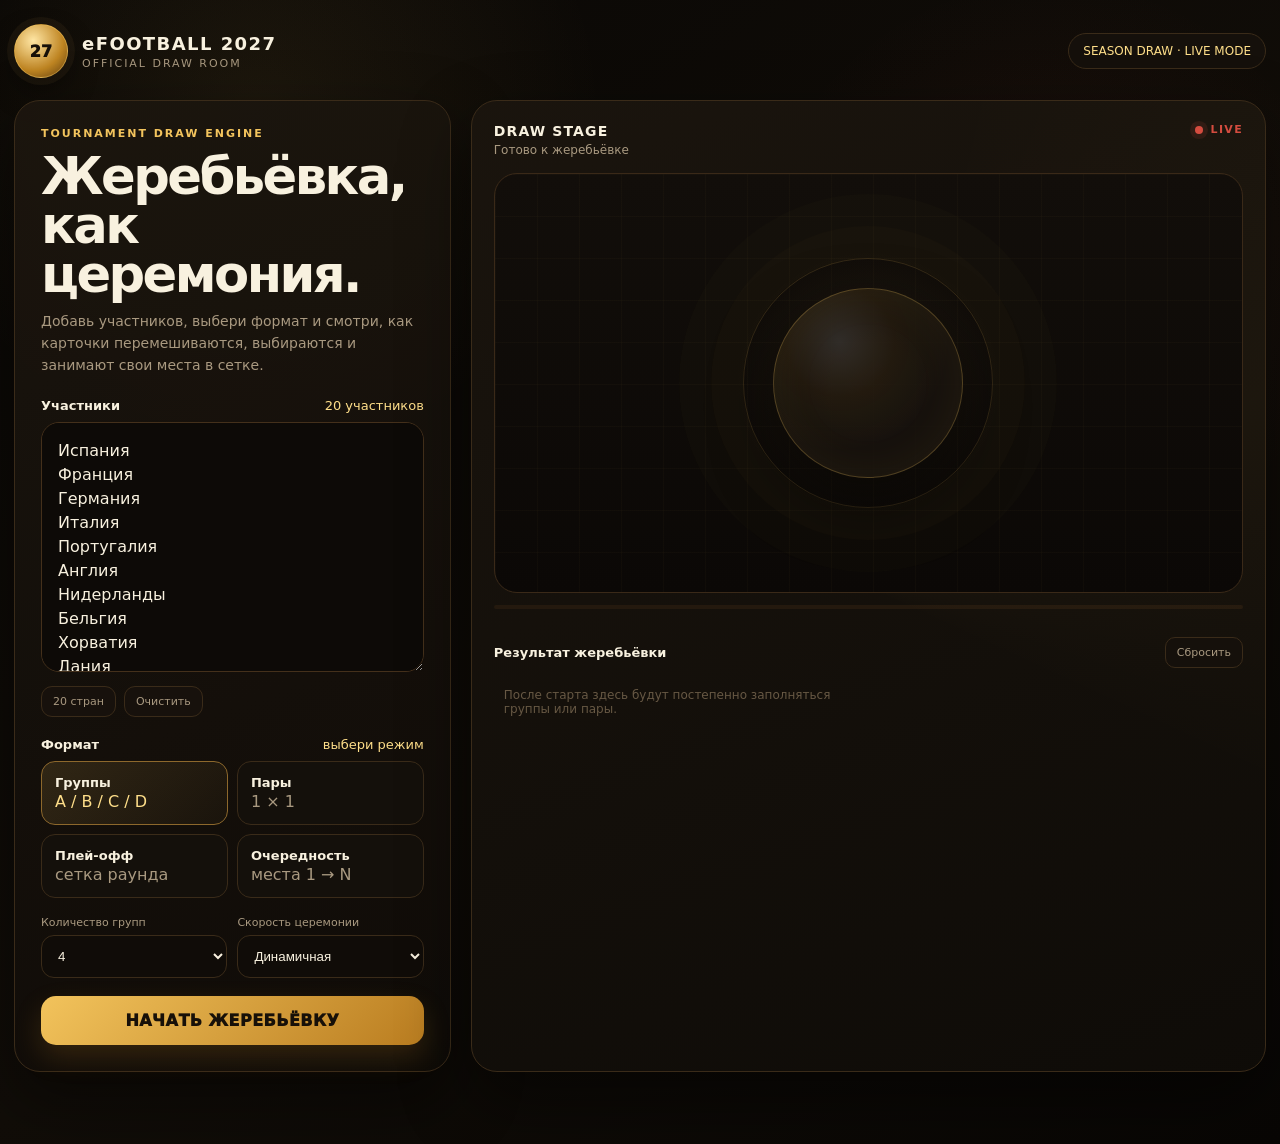
==== efootball2027/index.html @ 69f7e705 "Create animated eFootball 2027 draw experience" ====
<!doctype html>
<html lang="ru">
<head>
<meta charset="utf-8">
<meta name="viewport" content="width=device-width,initial-scale=1">
<meta name="theme-color" content="#17110a">
<title>eFootball 2027 — Draw</title>
<style>
:root{--bg:#0b0907;--bg2:#17110a;--panel:#17130f;--panel2:#211a12;--line:#3a2b19;--gold:#f3c45d;--gold2:#ffdf8a;--cream:#f8f1df;--muted:#a99980;--red:#d44c3f;--green:#4bbf86;--shadow:0 28px 70px rgba(0,0,0,.48)}*{box-sizing:border-box}body{margin:0;min-height:100vh;background:radial-gradient(circle at 20% 10%,rgba(243,196,93,.08),transparent 24%),radial-gradient(circle at 82% 24%,rgba(212,76,63,.07),transparent 22%),linear-gradient(145deg,#090705,#110d08 55%,#080604);color:var(--cream);font-family:Inter,ui-sans-serif,system-ui,-apple-system,BlinkMacSystemFont,"Segoe UI",sans-serif;overflow-x:hidden}.noise{position:fixed;inset:0;pointer-events:none;opacity:.18;background-image:linear-gradient(rgba(255,255,255,.018) 1px,transparent 1px),linear-gradient(90deg,rgba(255,255,255,.018) 1px,transparent 1px);background-size:32px 32px}.app{width:min(1450px,calc(100% - 28px));margin:auto;padding:24px 0 72px}.topbar{display:flex;align-items:center;justify-content:space-between;gap:16px;margin-bottom:22px}.brand{display:flex;align-items:center;gap:14px}.logo{width:54px;height:54px;border-radius:50%;border:1px solid rgba(243,196,93,.5);display:grid;place-items:center;background:radial-gradient(circle at 35% 30%,#ffe6a4,#bf8522 60%,#5f3d0f);color:#171008;font-weight:950;box-shadow:0 0 0 7px rgba(243,196,93,.05),0 14px 30px rgba(0,0,0,.35)}.brand-title{font-size:18px;font-weight:900;letter-spacing:.08em}.brand-sub{font-size:11px;letter-spacing:.18em;text-transform:uppercase;color:var(--muted);margin-top:3px}.season{border:1px solid var(--line);background:#15100b;border-radius:999px;padding:10px 14px;font-size:12px;color:var(--gold2)}.grid{display:grid;grid-template-columns:minmax(330px,.78fr) minmax(0,1.42fr);gap:20px}.panel{border:1px solid var(--line);background:linear-gradient(160deg,rgba(27,21,14,.96),rgba(15,12,8,.97));border-radius:26px;box-shadow:var(--shadow)}.setup{padding:26px}.kicker{color:var(--gold);font-size:11px;font-weight:900;text-transform:uppercase;letter-spacing:.18em}.setup h1{font-size:clamp(34px,4vw,58px);line-height:.96;letter-spacing:-.05em;margin:12px 0 12px}.setup p{color:var(--muted);line-height:1.55;font-size:14px;margin:0 0 22px}.labelrow{display:flex;justify-content:space-between;align-items:center;margin-bottom:9px;font-size:13px}.count{color:var(--gold2)}textarea{width:100%;min-height:250px;border:1px solid #44301b;background:#0d0a07;color:var(--cream);border-radius:18px;padding:16px;resize:vertical;outline:none;font:inherit;line-height:1.5}textarea:focus{border-color:#8e682b;box-shadow:0 0 0 4px rgba(243,196,93,.06)}.quick{display:flex;gap:8px;margin:10px 0 20px;flex-wrap:wrap}.ghost,.mode,.primary,.secondary{border:0;cursor:pointer;font:inherit}.ghost{padding:8px 11px;border-radius:11px;border:1px solid var(--line);background:#17110c;color:var(--muted);font-size:11px}.ghost:hover{color:var(--cream)}.modes{display:grid;grid-template-columns:repeat(2,1fr);gap:9px;margin-bottom:18px}.mode{padding:13px;border-radius:14px;border:1px solid var(--line);background:#14100b;color:var(--muted);text-align:left;transition:.2s}.mode b{display:block;color:var(--cream);font-size:13px;margin-bottom:2px}.mode.active{border-color:#8d682c;background:linear-gradient(135deg,rgba(243,196,93,.13),rgba(243,196,93,.03));color:var(--gold2)}.options{display:grid;grid-template-columns:1fr 1fr;gap:10px;margin-bottom:18px}.field label{font-size:11px;color:var(--muted);display:block;margin-bottom:6px}.field select{width:100%;background:#100c08;color:var(--cream);border:1px solid var(--line);border-radius:13px;padding:12px;outline:none}.primary{width:100%;padding:15px 18px;border-radius:15px;background:linear-gradient(135deg,#f2c35c,#ba7d20);color:#171008;font-weight:950;letter-spacing:.03em;box-shadow:0 12px 28px rgba(194,132,34,.2)}.primary:disabled{opacity:.5;cursor:not-allowed}.stage{min-height:760px;padding:22px;position:relative;overflow:hidden}.stage:before{content:"";position:absolute;inset:-30%;background:conic-gradient(from 10deg,transparent,rgba(243,196,93,.035),transparent 30%);animation:rotate 18s linear infinite;pointer-events:none}@keyframes rotate{to{transform:rotate(360deg)}}.stage-head{position:relative;z-index:2;display:flex;justify-content:space-between;align-items:flex-start;gap:16px;margin-bottom:16px}.stage-title{font-size:14px;font-weight:850;letter-spacing:.08em;text-transform:uppercase}.stage-status{font-size:12px;color:var(--muted);margin-top:4px}.live{display:flex;align-items:center;gap:8px;color:var(--red);font-size:11px;font-weight:850;letter-spacing:.12em}.dot{width:8px;height:8px;border-radius:50%;background:var(--red);box-shadow:0 0 0 5px rgba(212,76,63,.11);animation:pulse 1.4s infinite}@keyframes pulse{50%{transform:scale(.72);opacity:.55}}.arena{position:relative;z-index:2;min-height:420px;border:1px solid #3a2918;border-radius:23px;background:radial-gradient(circle at center,rgba(243,196,93,.085),transparent 31%),linear-gradient(180deg,#120e0a,#0b0806);overflow:hidden}.arena-lines{position:absolute;inset:0;background:linear-gradient(rgba(243,196,93,.025) 1px,transparent 1px),linear-gradient(90deg,rgba(243,196,93,.025) 1px,transparent 1px);background-size:42px 42px}.ring{position:absolute;left:50%;top:50%;width:250px;height:250px;border-radius:50%;border:1px solid rgba(243,196,93,.15);transform:translate(-50%,-50%);box-shadow:0 0 0 32px rgba(243,196,93,.015),0 0 0 64px rgba(243,196,93,.01)}.bowl{position:absolute;left:50%;top:50%;transform:translate(-50%,-50%);width:190px;height:190px;border-radius:50%;background:radial-gradient(circle at 35% 28%,rgba(255,255,255,.13),rgba(243,196,93,.07) 30%,rgba(255,255,255,.02) 60%),rgba(17,12,8,.8);border:1px solid rgba(243,196,93,.26);box-shadow:inset 0 0 45px rgba(243,196,93,.06),0 24px 60px rgba(0,0,0,.5)}.ball{position:absolute;width:64px;height:64px;border-radius:50%;display:flex;align-items:center;justify-content:center;padding:5px;text-align:center;font-size:9px;font-weight:900;line-height:1.05;color:#1a1208;background:radial-gradient(circle at 32% 27%,#fff5cf 0,#f2c35c 36%,#bb7a1c 74%,#70430d);border:1px solid rgba(255,255,255,.3);box-shadow:0 9px 18px rgba(0,0,0,.38);transition:transform .55s cubic-bezier(.2,.9,.2,1),opacity .35s}.ball.mix{animation:float 1.5s ease-in-out infinite alternate}@keyframes float{to{transform:translate(var(--dx),var(--dy)) rotate(var(--rot))}}.winner-card{position:absolute;left:50%;top:50%;transform:translate(-50%,-50%) scale(.55);width:min(340px,80%);padding:20px 22px;border-radius:20px;background:linear-gradient(145deg,#f8e7b4,#d79a36);color:#1d1308;border:1px solid #ffeab2;box-shadow:0 30px 70px rgba(0,0,0,.55),0 0 0 10px rgba(243,196,93,.05);font-size:22px;font-weight:950;text-align:center;opacity:0;z-index:10}.winner-card.show{animation:reveal .68s cubic-bezier(.16,1,.3,1) forwards}@keyframes reveal{0%{opacity:0;transform:translate(-50%,-50%) scale(.55) rotate(-8deg)}65%{opacity:1;transform:translate(-50%,-50%) scale(1.06) rotate(1deg)}100%{opacity:1;transform:translate(-50%,-50%) scale(1)}}.flight{position:fixed;z-index:9999;padding:10px 14px;border-radius:13px;background:linear-gradient(135deg,#f7e2aa,#d39938);color:#1c1308;border:1px solid #ffe7a8;font-weight:900;font-size:13px;pointer-events:none;box-shadow:0 18px 40px rgba(0,0,0,.45);transition:transform .72s cubic-bezier(.18,.9,.2,1),opacity .72s}.results{position:relative;z-index:2;margin-top:16px}.results-head{display:flex;align-items:center;justify-content:space-between;margin-bottom:10px}.results-head b{font-size:13px}.secondary{padding:8px 11px;border-radius:10px;border:1px solid var(--line);background:#15100b;color:var(--muted);font-size:11px}.groups{display:grid;grid-template-columns:repeat(2,minmax(0,1fr));gap:10px}.group{border:1px solid #3b2a18;background:#100c08;border-radius:17px;padding:13px;min-height:104px}.group h3{font-size:11px;letter-spacing:.14em;text-transform:uppercase;color:var(--gold2);margin:0 0 10px}.slot{display:flex;align-items:center;gap:8px;padding:8px 9px;border-radius:10px;background:#17110c;border:1px solid #2b2015;margin-top:6px;font-size:12px;animation:slotin .4s ease both}@keyframes slotin{from{opacity:0;transform:translateY(-5px)}to{opacity:1;transform:none}}.num{width:20px;height:20px;border-radius:50%;display:grid;place-items:center;background:#2a1e10;color:var(--gold2);font-size:10px;flex:0 0 auto}.empty{color:#675844;font-size:12px;padding:10px}.progress{height:4px;background:#24190e;border-radius:999px;overflow:hidden;margin-top:12px}.progress i{display:block;height:100%;width:0;background:linear-gradient(90deg,#ba7d20,#ffe28b);transition:width .35s}.history{margin-top:12px;display:flex;gap:7px;flex-wrap:wrap}.chip{border:1px solid #392a1b;background:#140f0a;color:#bba98e;border-radius:999px;padding:6px 9px;font-size:10px}.error{display:none;color:#ff8d81;font-size:12px;margin:10px 0}.error.show{display:block}@media(max-width:980px){.grid{grid-template-columns:1fr}.stage{min-height:690px}.arena{min-height:390px}}@media(max-width:600px){.app{width:min(100% - 16px,1450px);padding-top:12px}.topbar{align-items:flex-start}.season{display:none}.setup,.stage{padding:16px}.setup h1{font-size:40px}.options{grid-template-columns:1fr}.groups{grid-template-columns:1fr}.arena{min-height:360px}.bowl{width:150px;height:150px}.ring{width:205px;height:205px}.ball{width:54px;height:54px;font-size:8px}.stage{min-height:720px}}
</style>
</head>
<body><div class="noise"></div><main class="app">
<div class="topbar"><div class="brand"><div class="logo">27</div><div><div class="brand-title">eFOOTBALL 2027</div><div class="brand-sub">Official Draw Room</div></div></div><div class="season">SEASON DRAW · LIVE MODE</div></div>
<div class="grid">
<section class="panel setup"><div class="kicker">Tournament Draw Engine</div><h1>Жеребьёвка,<br>как церемония.</h1><p>Добавь участников, выбери формат и смотри, как карточки перемешиваются, выбираются и занимают свои места в сетке.</p>
<div class="labelrow"><b>Участники</b><span class="count" id="count">0</span></div><textarea id="participants" placeholder="Испания\nФранция\nГермания\nИталия\nБразилия\nАргентина"></textarea><div class="quick"><button class="ghost" id="sample">20 стран</button><button class="ghost" id="clear">Очистить</button></div>
<div class="labelrow"><b>Формат</b><span class="count">выбери режим</span></div><div class="modes"><button class="mode active" data-mode="groups"><b>Группы</b>A / B / C / D</button><button class="mode" data-mode="pairs"><b>Пары</b>1 × 1</button><button class="mode" data-mode="playoff"><b>Плей-офф</b>сетка раунда</button><button class="mode" data-mode="order"><b>Очередность</b>места 1 → N</button></div>
<div class="options"><div class="field" id="groupField"><label>Количество групп</label><select id="groupCount"><option>2</option><option selected>4</option><option>5</option><option>8</option></select></div><div class="field"><label>Скорость церемонии</label><select id="speed"><option value="1200">Полная</option><option value="700" selected>Динамичная</option><option value="260">Быстрая</option></select></div></div><div class="error" id="error"></div><button class="primary" id="start">НАЧАТЬ ЖЕРЕБЬЁВКУ</button></section>
<section class="panel stage"><div class="stage-head"><div><div class="stage-title">Draw Stage</div><div class="stage-status" id="status">Готово к жеребьёвке</div></div><div class="live"><span class="dot"></span>LIVE</div></div>
<div class="arena" id="arena"><div class="arena-lines"></div><div class="ring"></div><div class="bowl"></div><div class="winner-card" id="winner"></div></div><div class="progress"><i id="progress"></i></div><div class="history" id="history"></div>
<div class="results"><div class="results-head"><b>Результат жеребьёвки</b><button class="secondary" id="reset">Сбросить</button></div><div class="groups" id="results"><div class="empty">После старта здесь будут постепенно заполняться группы или пары.</div></div></div></section>
</div></main>
<script>
(()=>{const $=s=>document.querySelector(s),participants=$('#participants'),count=$('#count'),start=$('#start'),arena=$('#arena'),winner=$('#winner'),results=$('#results'),status=$('#status'),progress=$('#progress'),history=$('#history'),error=$('#error'),groupField=$('#groupField');let mode='groups',running=false,timers=[];const sample=['Испания','Франция','Германия','Италия','Португалия','Англия','Нидерланды','Бельгия','Хорватия','Дания','Аргентина','Бразилия','Уругвай','Колумбия','Мексика','США','Япония','Южная Корея','Марокко','Польша'];function list(){return [...new Set(participants.value.split(/\n|,/).map(x=>x.trim()).filter(Boolean))].slice(0,64)}function updateCount(){count.textContent=list().length+' участников'}participants.addEventListener('input',updateCount);$('#sample').addEventListener('click',()=>{participants.value=sample.join('\n');updateCount()});$('#clear').addEventListener('click',()=>{participants.value='';updateCount()});document.querySelectorAll('.mode').forEach(b=>b.addEventListener('click',()=>{if(running)return;document.querySelectorAll('.mode').forEach(x=>x.classList.remove('active'));b.classList.add('active');mode=b.dataset.mode;groupField.style.display=mode==='groups'?'block':'none'}));function shuffle(a){a=[...a];for(let i=a.length-1;i>0;i--){const r=new Uint32Array(1);crypto.getRandomValues(r);const j=r[0]%(i+1);[a[i],a[j]]=[a[j],a[i]]}return a}function sleep(ms){return new Promise(r=>{const t=setTimeout(r,ms);timers.push(t)})}function clearBalls(){arena.querySelectorAll('.ball').forEach(x=>x.remove())}function seedBalls(items){clearBalls();const n=Math.min(items.length,16);for(let i=0;i<n;i++){const b=document.createElement('div');b.className='ball mix';b.textContent=items[i].slice(0,12);const angle=(Math.PI*2*i/n)+(Math.random()*.3);const radius=72+Math.random()*75;b.style.left=`calc(50% + ${Math.cos(angle)*radius}px - 32px)`;b.style.top=`calc(50% + ${Math.sin(angle)*radius}px - 32px)`;b.style.setProperty('--dx',(Math.random()*70-35)+'px');b.style.setProperty('--dy',(Math.random()*70-35)+'px');b.style.setProperty('--rot',(Math.random()*80-40)+'deg');b.style.animationDelay=(-Math.random()*1.5)+'s';arena.appendChild(b)}}function layout(items){results.innerHTML='';if(mode==='groups'){const n=+$('#groupCount').value;for(let i=0;i<n;i++)makeGroup('Группа '+String.fromCharCode(65+i),i)}else if(mode==='order'){for(let i=0;i<Math.ceil(items.length/5);i++)makeGroup('Позиции '+(i*5+1)+'–'+Math.min((i+1)*5,items.length),i)}else{for(let i=0;i<Math.ceil(items.length/2);i++)makeGroup(mode==='playoff'?'Матч '+(i+1):'Пара '+(i+1),i)}}function makeGroup(name,i){const g=document.createElement('div');g.className='group';g.dataset.group=i;g.innerHTML='<h3>'+name+'</h3><div class="empty">Ожидание выбора…</div>';results.appendChild(g)}function targetIndex(i,items){if(mode==='groups')return i%(+$('#groupCount').value);if(mode==='order')return Math.floor(i/5);return Math.floor(i/2)}function addToTarget(name,i,items){const idx=targetIndex(i,items),g=results.querySelector(`[data-group="${idx}"]`);g.querySelector('.empty')?.remove();const s=document.createElement('div');s.className='slot';s.innerHTML='<span class="num">'+(i+1)+'</span><span>'+name+'</span>';g.appendChild(s);return s}async function fly(name,target){const r1=winner.getBoundingClientRect(),r2=target.getBoundingClientRect(),f=document.createElement('div');f.className='flight';f.textContent=name;f.style.left=(r1.left+r1.width/2-60)+'px';f.style.top=(r1.top+r1.height/2-20)+'px';document.body.appendChild(f);requestAnimationFrame(()=>{const dx=(r2.left+r2.width/2)-(r1.left+r1.width/2),dy=(r2.top+r2.height/2)-(r1.top+r1.height/2);f.style.transform=`translate(${dx}px,${dy}px) scale(.7)`;f.style.opacity='.12'});await sleep(720);f.remove()}async function run(){const items=list();error.classList.remove('show');if(items.length<2){error.textContent='Добавь минимум 2 участников.';error.classList.add('show');return}running=true;start.disabled=true;history.innerHTML='';progress.style.width='0';layout(items);const drawn=shuffle(items),delay=+$('#speed').value;seedBalls(drawn);status.textContent='Перемешиваем участников…';await sleep(delay);for(let i=0;i<drawn.length;i++){status.textContent=`Выбор ${i+1} из ${drawn.length}`;seedBalls(drawn.slice(i));arena.querySelectorAll('.ball').forEach((b,j)=>{b.style.animationDuration=(.55+Math.random()*.45)+'s'});await sleep(Math.max(180,delay*.35));winner.textContent=drawn[i];winner.classList.remove('show');void winner.offsetWidth;winner.classList.add('show');await sleep(Math.max(320,delay*.45));const slot=addToTarget(drawn[i],i,drawn);await fly(drawn[i],slot);winner.classList.remove('show');const c=document.createElement('span');c.className='chip';c.textContent=(i+1)+'. '+drawn[i];history.appendChild(c);progress.style.width=((i+1)/drawn.length*100)+'%';await sleep(Math.max(70,delay*.16))}clearBalls();status.textContent='Жеребьёвка завершена';running=false;start.disabled=false}start.addEventListener('click',run);$('#reset').addEventListener('click',()=>{if(running)return;timers.forEach(clearTimeout);timers=[];clearBalls();winner.classList.remove('show');history.innerHTML='';progress.style.width='0';results.innerHTML='<div class="empty">После старта здесь будут постепенно заполняться группы или пары.</div>';status.textContent='Готово к жеребьёвке'});participants.value=sample.join('\n');updateCount();})();
</script></body></html>
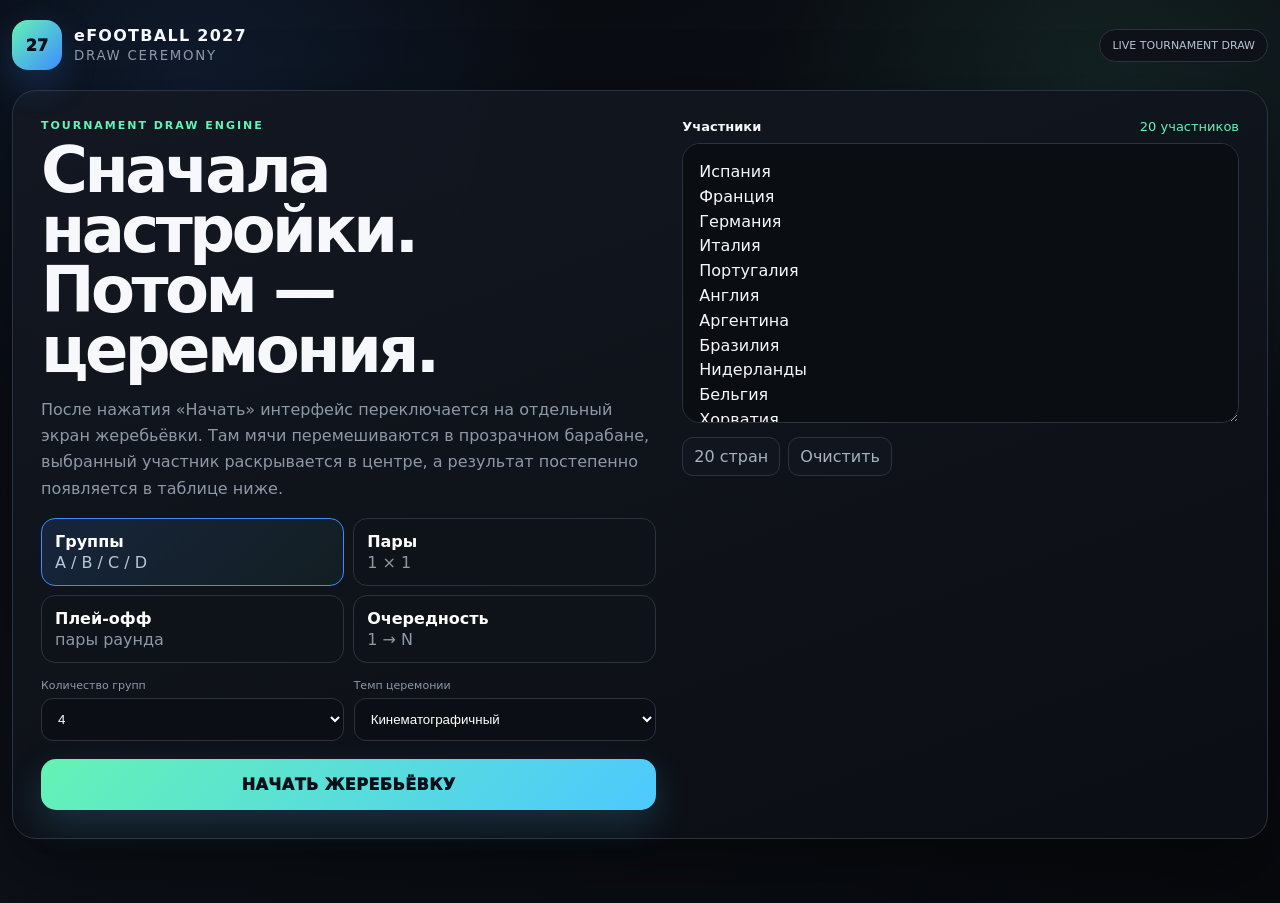
==== commit 844ab8bb: "Upgrade draw ceremony with separate stage and football ball animation" ====
--- a/efootball2027/index.html
+++ b/efootball2027/index.html
@@ -3,23 +3,13 @@
 <head>
 <meta charset="utf-8">
 <meta name="viewport" content="width=device-width,initial-scale=1">
-<meta name="theme-color" content="#17110a">
-<title>eFootball 2027 — Draw</title>
+<meta name="theme-color" content="#0b0d12">
+<title>eFootball 2027 — Draw Ceremony</title>
 <style>
-:root{--bg:#0b0907;--bg2:#17110a;--panel:#17130f;--panel2:#211a12;--line:#3a2b19;--gold:#f3c45d;--gold2:#ffdf8a;--cream:#f8f1df;--muted:#a99980;--red:#d44c3f;--green:#4bbf86;--shadow:0 28px 70px rgba(0,0,0,.48)}*{box-sizing:border-box}body{margin:0;min-height:100vh;background:radial-gradient(circle at 20% 10%,rgba(243,196,93,.08),transparent 24%),radial-gradient(circle at 82% 24%,rgba(212,76,63,.07),transparent 22%),linear-gradient(145deg,#090705,#110d08 55%,#080604);color:var(--cream);font-family:Inter,ui-sans-serif,system-ui,-apple-system,BlinkMacSystemFont,"Segoe UI",sans-serif;overflow-x:hidden}.noise{position:fixed;inset:0;pointer-events:none;opacity:.18;background-image:linear-gradient(rgba(255,255,255,.018) 1px,transparent 1px),linear-gradient(90deg,rgba(255,255,255,.018) 1px,transparent 1px);background-size:32px 32px}.app{width:min(1450px,calc(100% - 28px));margin:auto;padding:24px 0 72px}.topbar{display:flex;align-items:center;justify-content:space-between;gap:16px;margin-bottom:22px}.brand{display:flex;align-items:center;gap:14px}.logo{width:54px;height:54px;border-radius:50%;border:1px solid rgba(243,196,93,.5);display:grid;place-items:center;background:radial-gradient(circle at 35% 30%,#ffe6a4,#bf8522 60%,#5f3d0f);color:#171008;font-weight:950;box-shadow:0 0 0 7px rgba(243,196,93,.05),0 14px 30px rgba(0,0,0,.35)}.brand-title{font-size:18px;font-weight:900;letter-spacing:.08em}.brand-sub{font-size:11px;letter-spacing:.18em;text-transform:uppercase;color:var(--muted);margin-top:3px}.season{border:1px solid var(--line);background:#15100b;border-radius:999px;padding:10px 14px;font-size:12px;color:var(--gold2)}.grid{display:grid;grid-template-columns:minmax(330px,.78fr) minmax(0,1.42fr);gap:20px}.panel{border:1px solid var(--line);background:linear-gradient(160deg,rgba(27,21,14,.96),rgba(15,12,8,.97));border-radius:26px;box-shadow:var(--shadow)}.setup{padding:26px}.kicker{color:var(--gold);font-size:11px;font-weight:900;text-transform:uppercase;letter-spacing:.18em}.setup h1{font-size:clamp(34px,4vw,58px);line-height:.96;letter-spacing:-.05em;margin:12px 0 12px}.setup p{color:var(--muted);line-height:1.55;font-size:14px;margin:0 0 22px}.labelrow{display:flex;justify-content:space-between;align-items:center;margin-bottom:9px;font-size:13px}.count{color:var(--gold2)}textarea{width:100%;min-height:250px;border:1px solid #44301b;background:#0d0a07;color:var(--cream);border-radius:18px;padding:16px;resize:vertical;outline:none;font:inherit;line-height:1.5}textarea:focus{border-color:#8e682b;box-shadow:0 0 0 4px rgba(243,196,93,.06)}.quick{display:flex;gap:8px;margin:10px 0 20px;flex-wrap:wrap}.ghost,.mode,.primary,.secondary{border:0;cursor:pointer;font:inherit}.ghost{padding:8px 11px;border-radius:11px;border:1px solid var(--line);background:#17110c;color:var(--muted);font-size:11px}.ghost:hover{color:var(--cream)}.modes{display:grid;grid-template-columns:repeat(2,1fr);gap:9px;margin-bottom:18px}.mode{padding:13px;border-radius:14px;border:1px solid var(--line);background:#14100b;color:var(--muted);text-align:left;transition:.2s}.mode b{display:block;color:var(--cream);font-size:13px;margin-bottom:2px}.mode.active{border-color:#8d682c;background:linear-gradient(135deg,rgba(243,196,93,.13),rgba(243,196,93,.03));color:var(--gold2)}.options{display:grid;grid-template-columns:1fr 1fr;gap:10px;margin-bottom:18px}.field label{font-size:11px;color:var(--muted);display:block;margin-bottom:6px}.field select{width:100%;background:#100c08;color:var(--cream);border:1px solid var(--line);border-radius:13px;padding:12px;outline:none}.primary{width:100%;padding:15px 18px;border-radius:15px;background:linear-gradient(135deg,#f2c35c,#ba7d20);color:#171008;font-weight:950;letter-spacing:.03em;box-shadow:0 12px 28px rgba(194,132,34,.2)}.primary:disabled{opacity:.5;cursor:not-allowed}.stage{min-height:760px;padding:22px;position:relative;overflow:hidden}.stage:before{content:"";position:absolute;inset:-30%;background:conic-gradient(from 10deg,transparent,rgba(243,196,93,.035),transparent 30%);animation:rotate 18s linear infinite;pointer-events:none}@keyframes rotate{to{transform:rotate(360deg)}}.stage-head{position:relative;z-index:2;display:flex;justify-content:space-between;align-items:flex-start;gap:16px;margin-bottom:16px}.stage-title{font-size:14px;font-weight:850;letter-spacing:.08em;text-transform:uppercase}.stage-status{font-size:12px;color:var(--muted);margin-top:4px}.live{display:flex;align-items:center;gap:8px;color:var(--red);font-size:11px;font-weight:850;letter-spacing:.12em}.dot{width:8px;height:8px;border-radius:50%;background:var(--red);box-shadow:0 0 0 5px rgba(212,76,63,.11);animation:pulse 1.4s infinite}@keyframes pulse{50%{transform:scale(.72);opacity:.55}}.arena{position:relative;z-index:2;min-height:420px;border:1px solid #3a2918;border-radius:23px;background:radial-gradient(circle at center,rgba(243,196,93,.085),transparent 31%),linear-gradient(180deg,#120e0a,#0b0806);overflow:hidden}.arena-lines{position:absolute;inset:0;background:linear-gradient(rgba(243,196,93,.025) 1px,transparent 1px),linear-gradient(90deg,rgba(243,196,93,.025) 1px,transparent 1px);background-size:42px 42px}.ring{position:absolute;left:50%;top:50%;width:250px;height:250px;border-radius:50%;border:1px solid rgba(243,196,93,.15);transform:translate(-50%,-50%);box-shadow:0 0 0 32px rgba(243,196,93,.015),0 0 0 64px rgba(243,196,93,.01)}.bowl{position:absolute;left:50%;top:50%;transform:translate(-50%,-50%);width:190px;height:190px;border-radius:50%;background:radial-gradient(circle at 35% 28%,rgba(255,255,255,.13),rgba(243,196,93,.07) 30%,rgba(255,255,255,.02) 60%),rgba(17,12,8,.8);border:1px solid rgba(243,196,93,.26);box-shadow:inset 0 0 45px rgba(243,196,93,.06),0 24px 60px rgba(0,0,0,.5)}.ball{position:absolute;width:64px;height:64px;border-radius:50%;display:flex;align-items:center;justify-content:center;padding:5px;text-align:center;font-size:9px;font-weight:900;line-height:1.05;color:#1a1208;background:radial-gradient(circle at 32% 27%,#fff5cf 0,#f2c35c 36%,#bb7a1c 74%,#70430d);border:1px solid rgba(255,255,255,.3);box-shadow:0 9px 18px rgba(0,0,0,.38);transition:transform .55s cubic-bezier(.2,.9,.2,1),opacity .35s}.ball.mix{animation:float 1.5s ease-in-out infinite alternate}@keyframes float{to{transform:translate(var(--dx),var(--dy)) rotate(var(--rot))}}.winner-card{position:absolute;left:50%;top:50%;transform:translate(-50%,-50%) scale(.55);width:min(340px,80%);padding:20px 22px;border-radius:20px;background:linear-gradient(145deg,#f8e7b4,#d79a36);color:#1d1308;border:1px solid #ffeab2;box-shadow:0 30px 70px rgba(0,0,0,.55),0 0 0 10px rgba(243,196,93,.05);font-size:22px;font-weight:950;text-align:center;opacity:0;z-index:10}.winner-card.show{animation:reveal .68s cubic-bezier(.16,1,.3,1) forwards}@keyframes reveal{0%{opacity:0;transform:translate(-50%,-50%) scale(.55) rotate(-8deg)}65%{opacity:1;transform:translate(-50%,-50%) scale(1.06) rotate(1deg)}100%{opacity:1;transform:translate(-50%,-50%) scale(1)}}.flight{position:fixed;z-index:9999;padding:10px 14px;border-radius:13px;background:linear-gradient(135deg,#f7e2aa,#d39938);color:#1c1308;border:1px solid #ffe7a8;font-weight:900;font-size:13px;pointer-events:none;box-shadow:0 18px 40px rgba(0,0,0,.45);transition:transform .72s cubic-bezier(.18,.9,.2,1),opacity .72s}.results{position:relative;z-index:2;margin-top:16px}.results-head{display:flex;align-items:center;justify-content:space-between;margin-bottom:10px}.results-head b{font-size:13px}.secondary{padding:8px 11px;border-radius:10px;border:1px solid var(--line);background:#15100b;color:var(--muted);font-size:11px}.groups{display:grid;grid-template-columns:repeat(2,minmax(0,1fr));gap:10px}.group{border:1px solid #3b2a18;background:#100c08;border-radius:17px;padding:13px;min-height:104px}.group h3{font-size:11px;letter-spacing:.14em;text-transform:uppercase;color:var(--gold2);margin:0 0 10px}.slot{display:flex;align-items:center;gap:8px;padding:8px 9px;border-radius:10px;background:#17110c;border:1px solid #2b2015;margin-top:6px;font-size:12px;animation:slotin .4s ease both}@keyframes slotin{from{opacity:0;transform:translateY(-5px)}to{opacity:1;transform:none}}.num{width:20px;height:20px;border-radius:50%;display:grid;place-items:center;background:#2a1e10;color:var(--gold2);font-size:10px;flex:0 0 auto}.empty{color:#675844;font-size:12px;padding:10px}.progress{height:4px;background:#24190e;border-radius:999px;overflow:hidden;margin-top:12px}.progress i{display:block;height:100%;width:0;background:linear-gradient(90deg,#ba7d20,#ffe28b);transition:width .35s}.history{margin-top:12px;display:flex;gap:7px;flex-wrap:wrap}.chip{border:1px solid #392a1b;background:#140f0a;color:#bba98e;border-radius:999px;padding:6px 9px;font-size:10px}.error{display:none;color:#ff8d81;font-size:12px;margin:10px 0}.error.show{display:block}@media(max-width:980px){.grid{grid-template-columns:1fr}.stage{min-height:690px}.arena{min-height:390px}}@media(max-width:600px){.app{width:min(100% - 16px,1450px);padding-top:12px}.topbar{align-items:flex-start}.season{display:none}.setup,.stage{padding:16px}.setup h1{font-size:40px}.options{grid-template-columns:1fr}.groups{grid-template-columns:1fr}.arena{min-height:360px}.bowl{width:150px;height:150px}.ring{width:205px;height:205px}.ball{width:54px;height:54px;font-size:8px}.stage{min-height:720px}}
+:root{--bg:#090b10;--panel:#11151d;--panel2:#171c26;--line:#2b3340;--text:#f7f8fb;--muted:#8f98a7;--accent:#64f3b5;--accent2:#3d8cff;--danger:#ff6a67;--shadow:0 28px 80px rgba(0,0,0,.48)}*{box-sizing:border-box}html{scroll-behavior:smooth}body{margin:0;background:radial-gradient(circle at 15% 10%,rgba(61,140,255,.12),transparent 28%),radial-gradient(circle at 86% 12%,rgba(100,243,181,.09),transparent 26%),linear-gradient(155deg,#080a0f,#0d1118 58%,#07090d);color:var(--text);font-family:Inter,ui-sans-serif,system-ui,-apple-system,BlinkMacSystemFont,"Segoe UI",sans-serif;min-height:100vh}.app{width:min(1420px,calc(100% - 24px));margin:auto;padding:20px 0 64px}.top{display:flex;justify-content:space-between;align-items:center;gap:14px;margin-bottom:20px}.brand{display:flex;align-items:center;gap:12px}.mark{width:50px;height:50px;border-radius:16px;background:linear-gradient(135deg,var(--accent),var(--accent2));display:grid;place-items:center;color:#071018;font-weight:950;box-shadow:0 14px 36px rgba(61,140,255,.23)}.brand b{display:block;letter-spacing:.08em}.brand small{color:var(--muted);letter-spacing:.13em;text-transform:uppercase}.badge{font-size:11px;color:#b9c3d3;border:1px solid var(--line);border-radius:999px;padding:9px 12px;background:#0e1218}.panel{background:linear-gradient(160deg,rgba(19,24,33,.98),rgba(11,14,20,.98));border:1px solid var(--line);border-radius:24px;box-shadow:var(--shadow)}.setup{padding:28px;display:grid;grid-template-columns:1.05fr .95fr;gap:26px}.intro h1{font-size:clamp(38px,5vw,68px);line-height:.94;letter-spacing:-.055em;margin:8px 0 14px}.kicker{font-size:11px;letter-spacing:.18em;text-transform:uppercase;color:var(--accent);font-weight:900}.intro p{color:var(--muted);line-height:1.65;max-width:700px}.labelrow{display:flex;justify-content:space-between;align-items:center;font-size:13px;margin-bottom:9px}.count{color:var(--accent)}textarea{width:100%;min-height:280px;background:#0a0d12;color:var(--text);border:1px solid var(--line);border-radius:18px;padding:16px;resize:vertical;outline:none;font:inherit;line-height:1.55}textarea:focus{border-color:#3d8cff;box-shadow:0 0 0 4px rgba(61,140,255,.08)}.quick{display:flex;gap:8px;margin-top:10px;flex-wrap:wrap}.ghost,.mode,.primary,.secondary{font:inherit;cursor:pointer}.ghost,.secondary{border:1px solid var(--line);background:#11161e;color:#a8b1bf;border-radius:11px;padding:9px 11px}.ghost:hover,.secondary:hover{color:#fff}.modes{display:grid;grid-template-columns:repeat(2,1fr);gap:9px;margin:12px 0 16px}.mode{border:1px solid var(--line);background:#0e131a;color:var(--muted);border-radius:14px;padding:13px;text-align:left}.mode b{display:block;color:#fff;margin-bottom:2px}.mode.active{border-color:#3d8cff;background:linear-gradient(135deg,rgba(61,140,255,.14),rgba(100,243,181,.05));color:#b8c6dc}.options{display:grid;grid-template-columns:1fr 1fr;gap:10px}.field label{display:block;font-size:11px;color:var(--muted);margin-bottom:6px}.field select{width:100%;background:#0b0f15;color:#fff;border:1px solid var(--line);border-radius:12px;padding:12px}.primary{margin-top:18px;width:100%;border:0;border-radius:15px;padding:16px 18px;background:linear-gradient(135deg,var(--accent),#4ec8ff);color:#071018;font-weight:950;letter-spacing:.03em;box-shadow:0 14px 36px rgba(78,200,255,.18)}.error{display:none;color:#ff8f8d;font-size:12px;margin-top:10px}.error.show{display:block}.ceremony{display:none}.ceremony.active{display:block}.setup.hidden{display:none}.stage{padding:22px;overflow:hidden;position:relative}.stageHead{display:flex;justify-content:space-between;gap:12px;align-items:flex-start;margin-bottom:14px}.stageHead h2{margin:0;font-size:16px;letter-spacing:.08em;text-transform:uppercase}.status{color:var(--muted);font-size:12px;margin-top:5px}.live{display:flex;align-items:center;gap:8px;color:var(--danger);font-size:11px;font-weight:850;letter-spacing:.12em}.dot{width:8px;height:8px;border-radius:50%;background:var(--danger);box-shadow:0 0 0 5px rgba(255,106,103,.12);animation:pulse 1.4s infinite}@keyframes pulse{50%{opacity:.45;transform:scale(.7)}}.machine{position:relative;min-height:560px;border:1px solid #26303e;border-radius:24px;background:radial-gradient(circle at center,rgba(61,140,255,.09),transparent 34%),linear-gradient(180deg,#0f141c,#090d12);overflow:hidden}.machine:before{content:"";position:absolute;inset:0;background:linear-gradient(rgba(255,255,255,.018) 1px,transparent 1px),linear-gradient(90deg,rgba(255,255,255,.018) 1px,transparent 1px);background-size:34px 34px}.machineGlow{position:absolute;left:50%;top:48%;width:420px;height:420px;transform:translate(-50%,-50%);border-radius:50%;background:radial-gradient(circle,rgba(61,140,255,.09),rgba(100,243,181,.025) 52%,transparent 70%)}.drum{position:absolute;left:50%;top:48%;width:min(540px,76vw);aspect-ratio:1/1;transform:translate(-50%,-50%);border-radius:50%;border:2px solid rgba(255,255,255,.1);background:radial-gradient(circle at 35% 30%,rgba(255,255,255,.1),rgba(255,255,255,.025) 28%,rgba(4,7,11,.58) 62%),rgba(9,13,19,.72);box-shadow:inset 0 0 80px rgba(61,140,255,.09),0 30px 80px rgba(0,0,0,.45),0 0 0 18px rgba(255,255,255,.012)}.drum:before,.drum:after{content:"";position:absolute;inset:8%;border-radius:50%;border:1px dashed rgba(255,255,255,.08);animation:spin 18s linear infinite}.drum:after{inset:17%;animation-duration:12s;animation-direction:reverse}@keyframes spin{to{transform:rotate(360deg)}}.football{position:absolute;width:74px;height:74px;border-radius:50%;background:radial-gradient(circle at 32% 25%,#fff,#f2f2f2 62%,#c9c9c9 100%);box-shadow:inset -10px -12px 18px rgba(0,0,0,.14),0 12px 22px rgba(0,0,0,.42);display:grid;place-items:center;transition:opacity .35s,filter .35s}.football:before{content:"";width:25px;height:23px;background:#111;clip-path:polygon(50% 0%,100% 36%,81% 100%,19% 100%,0% 36%);box-shadow:-21px 15px 0 -7px #111,21px 15px 0 -7px #111,-13px -18px 0 -8px #111,14px -18px 0 -8px #111}.football span{position:absolute;left:50%;bottom:-19px;transform:translateX(-50%);white-space:nowrap;background:#0d1219;border:1px solid #293342;border-radius:999px;padding:4px 7px;font-size:9px;color:#dce4ef;max-width:110px;overflow:hidden;text-overflow:ellipsis}.football.mix{animation:orbit var(--dur) cubic-bezier(.45,.05,.55,.95) infinite alternate}@keyframes orbit{0%{transform:translate(var(--x1),var(--y1)) rotate(0deg)}50%{transform:translate(var(--x2),var(--y2)) rotate(170deg)}100%{transform:translate(var(--x3),var(--y3)) rotate(350deg)}}.football.selected{filter:drop-shadow(0 0 18px rgba(100,243,181,.8));z-index:8}.spotlight{position:absolute;left:50%;top:48%;transform:translate(-50%,-50%) scale(.65);width:min(390px,82%);padding:24px;border-radius:22px;background:linear-gradient(145deg,#f9fbff,#d7e3ef);color:#0a1017;text-align:center;opacity:0;z-index:15;box-shadow:0 32px 90px rgba(0,0,0,.55)}.spotlight.show{animation:reveal 1s cubic-bezier(.16,1,.3,1) forwards}@keyframes reveal{0%{opacity:0;transform:translate(-50%,-50%) scale(.6) rotate(-5deg)}65%{opacity:1;transform:translate(-50%,-50%) scale(1.04) rotate(1deg)}100%{opacity:1;transform:translate(-50%,-50%) scale(1)}}.spotlight small{display:block;color:#607081;letter-spacing:.15em;text-transform:uppercase;font-size:10px;margin-bottom:7px}.spotlight strong{font-size:28px;letter-spacing:-.03em}.machineFooter{position:absolute;left:18px;right:18px;bottom:16px;display:flex;justify-content:space-between;gap:10px;align-items:center;z-index:20}.progress{height:5px;background:#18202b;border-radius:999px;overflow:hidden;flex:1}.progress i{display:block;height:100%;width:0;background:linear-gradient(90deg,var(--accent2),var(--accent));transition:width .5s}.remaining{font-size:11px;color:var(--muted);white-space:nowrap}.results{margin-top:18px;padding:20px}.resultsHead{display:flex;justify-content:space-between;gap:12px;align-items:center;margin-bottom:12px}.groups{display:grid;grid-template-columns:repeat(4,minmax(0,1fr));gap:10px}.group{border:1px solid #28313e;background:#0d1218;border-radius:16px;padding:12px;min-height:118px}.group h3{margin:0 0 9px;color:#a9d0ff;font-size:11px;letter-spacing:.14em;text-transform:uppercase}.slot{display:flex;gap:8px;align-items:center;border:1px solid #252e3a;background:#121821;border-radius:10px;padding:8px;margin-top:6px;font-size:12px;animation:slotin .5s ease both}@keyframes slotin{from{opacity:0;transform:translateY(-6px)}to{opacity:1;transform:none}}.num{width:21px;height:21px;border-radius:50%;display:grid;place-items:center;background:#1d2733;color:#89f0c1;font-size:10px;flex:0 0 auto}.empty{color:#556170;font-size:12px;padding:8px}.history{display:flex;gap:7px;flex-wrap:wrap;margin-top:12px}.chip{font-size:10px;color:#aeb8c5;border:1px solid #28323f;background:#10151c;border-radius:999px;padding:6px 9px}.actions{display:flex;gap:8px;flex-wrap:wrap}.secondary{font-size:11px}.flight{position:fixed;z-index:9999;padding:10px 14px;border-radius:13px;background:linear-gradient(135deg,#eff5fb,#c9daea);color:#0b1118;border:1px solid #fff;font-weight:900;font-size:13px;pointer-events:none;box-shadow:0 18px 40px rgba(0,0,0,.45);transition:transform 1s cubic-bezier(.18,.9,.2,1),opacity 1s}.backrow{display:flex;justify-content:flex-start;margin-bottom:12px}.backrow button{font-size:11px}@media(max-width:1000px){.setup{grid-template-columns:1fr}.groups{grid-template-columns:repeat(2,minmax(0,1fr))}.machine{min-height:500px}}@media(max-width:620px){.app{width:min(100% - 12px,1420px);padding-top:10px}.badge{display:none}.setup{padding:18px}.intro h1{font-size:43px}.modes,.options{grid-template-columns:1fr}.stage{padding:14px}.machine{min-height:460px}.drum{width:88vw}.football{width:58px;height:58px}.football:before{transform:scale(.8)}.spotlight strong{font-size:22px}.groups{grid-template-columns:1fr}.machineFooter{left:12px;right:12px}}
 </style>
 </head>
-<body><div class="noise"></div><main class="app">
-<div class="topbar"><div class="brand"><div class="logo">27</div><div><div class="brand-title">eFOOTBALL 2027</div><div class="brand-sub">Official Draw Room</div></div></div><div class="season">SEASON DRAW · LIVE MODE</div></div>
-<div class="grid">
-<section class="panel setup"><div class="kicker">Tournament Draw Engine</div><h1>Жеребьёвка,<br>как церемония.</h1><p>Добавь участников, выбери формат и смотри, как карточки перемешиваются, выбираются и занимают свои места в сетке.</p>
-<div class="labelrow"><b>Участники</b><span class="count" id="count">0</span></div><textarea id="participants" placeholder="Испания\nФранция\nГермания\nИталия\nБразилия\nАргентина"></textarea><div class="quick"><button class="ghost" id="sample">20 стран</button><button class="ghost" id="clear">Очистить</button></div>
-<div class="labelrow"><b>Формат</b><span class="count">выбери режим</span></div><div class="modes"><button class="mode active" data-mode="groups"><b>Группы</b>A / B / C / D</button><button class="mode" data-mode="pairs"><b>Пары</b>1 × 1</button><button class="mode" data-mode="playoff"><b>Плей-офф</b>сетка раунда</button><button class="mode" data-mode="order"><b>Очередность</b>места 1 → N</button></div>
-<div class="options"><div class="field" id="groupField"><label>Количество групп</label><select id="groupCount"><option>2</option><option selected>4</option><option>5</option><option>8</option></select></div><div class="field"><label>Скорость церемонии</label><select id="speed"><option value="1200">Полная</option><option value="700" selected>Динамичная</option><option value="260">Быстрая</option></select></div></div><div class="error" id="error"></div><button class="primary" id="start">НАЧАТЬ ЖЕРЕБЬЁВКУ</button></section>
-<section class="panel stage"><div class="stage-head"><div><div class="stage-title">Draw Stage</div><div class="stage-status" id="status">Готово к жеребьёвке</div></div><div class="live"><span class="dot"></span>LIVE</div></div>
-<div class="arena" id="arena"><div class="arena-lines"></div><div class="ring"></div><div class="bowl"></div><div class="winner-card" id="winner"></div></div><div class="progress"><i id="progress"></i></div><div class="history" id="history"></div>
-<div class="results"><div class="results-head"><b>Результат жеребьёвки</b><button class="secondary" id="reset">Сбросить</button></div><div class="groups" id="results"><div class="empty">После старта здесь будут постепенно заполняться группы или пары.</div></div></div></section>
-</div></main>
+<body><main class="app"><header class="top"><div class="brand"><div class="mark">27</div><div><b>eFOOTBALL 2027</b><small>Draw Ceremony</small></div></div><div class="badge">LIVE TOURNAMENT DRAW</div></header><section class="panel setup" id="setup"><div class="intro"><div class="kicker">Tournament draw engine</div><h1>Сначала настройки.<br>Потом — церемония.</h1><p>После нажатия «Начать» интерфейс переключается на отдельный экран жеребьёвки. Там мячи перемешиваются в прозрачном барабане, выбранный участник раскрывается в центре, а результат постепенно появляется в таблице ниже.</p><div class="modes"><button class="mode active" data-mode="groups"><b>Группы</b>A / B / C / D</button><button class="mode" data-mode="pairs"><b>Пары</b>1 × 1</button><button class="mode" data-mode="playoff"><b>Плей-офф</b>пары раунда</button><button class="mode" data-mode="order"><b>Очередность</b>1 → N</button></div><div class="options"><div class="field" id="groupField"><label>Количество групп</label><select id="groupCount"><option>2</option><option selected>4</option><option>5</option><option>8</option></select></div><div class="field"><label>Темп церемонии</label><select id="speed"><option value="2600" selected>Кинематографичный</option><option value="1900">Спокойный</option><option value="1300">Быстрый</option></select></div></div><div class="error" id="error"></div><button class="primary" id="start">НАЧАТЬ ЖЕРЕБЬЁВКУ</button></div><div><div class="labelrow"><b>Участники</b><span class="count" id="count">0</span></div><textarea id="participants" placeholder="Испания\nФранция\nГермания\nИталия\nБразилия\nАргентина"></textarea><div class="quick"><button class="ghost" id="sample">20 стран</button><button class="ghost" id="clear">Очистить</button></div></div></section><section class="ceremony" id="ceremony"><div class="backrow"><button class="secondary" id="back">← Вернуться к настройкам</button></div><section class="panel stage"><div class="stageHead"><div><h2>Draw Stage</h2><div class="status" id="status">Подготовка барабана…</div></div><div class="live"><span class="dot"></span>LIVE</div></div><div class="machine" id="machine"><div class="machineGlow"></div><div class="drum" id="drum"></div><div class="spotlight" id="spotlight"><small>Выпадает</small><strong id="winnerName">—</strong></div><div class="machineFooter"><div class="progress"><i id="progressBar"></i></div><div class="remaining" id="remaining">0 / 0</div></div></div></section><section class="panel results"><div class="resultsHead"><div><b>Результаты жеребьёвки</b><div class="status">Таблица заполняется по ходу церемонии</div></div><div class="actions"><button class="secondary" id="restart">Провести заново</button></div></div><div class="groups" id="groups"></div><div class="history" id="history"></div></section></section></main>
 <script>
-(()=>{const $=s=>document.querySelector(s),participants=$('#participants'),count=$('#count'),start=$('#start'),arena=$('#arena'),winner=$('#winner'),results=$('#results'),status=$('#status'),progress=$('#progress'),history=$('#history'),error=$('#error'),groupField=$('#groupField');let mode='groups',running=false,timers=[];const sample=['Испания','Франция','Германия','Италия','Португалия','Англия','Нидерланды','Бельгия','Хорватия','Дания','Аргентина','Бразилия','Уругвай','Колумбия','Мексика','США','Япония','Южная Корея','Марокко','Польша'];function list(){return [...new Set(participants.value.split(/\n|,/).map(x=>x.trim()).filter(Boolean))].slice(0,64)}function updateCount(){count.textContent=list().length+' участников'}participants.addEventListener('input',updateCount);$('#sample').addEventListener('click',()=>{participants.value=sample.join('\n');updateCount()});$('#clear').addEventListener('click',()=>{participants.value='';updateCount()});document.querySelectorAll('.mode').forEach(b=>b.addEventListener('click',()=>{if(running)return;document.querySelectorAll('.mode').forEach(x=>x.classList.remove('active'));b.classList.add('active');mode=b.dataset.mode;groupField.style.display=mode==='groups'?'block':'none'}));function shuffle(a){a=[...a];for(let i=a.length-1;i>0;i--){const r=new Uint32Array(1);crypto.getRandomValues(r);const j=r[0]%(i+1);[a[i],a[j]]=[a[j],a[i]]}return a}function sleep(ms){return new Promise(r=>{const t=setTimeout(r,ms);timers.push(t)})}function clearBalls(){arena.querySelectorAll('.ball').forEach(x=>x.remove())}function seedBalls(items){clearBalls();const n=Math.min(items.length,16);for(let i=0;i<n;i++){const b=document.createElement('div');b.className='ball mix';b.textContent=items[i].slice(0,12);const angle=(Math.PI*2*i/n)+(Math.random()*.3);const radius=72+Math.random()*75;b.style.left=`calc(50% + ${Math.cos(angle)*radius}px - 32px)`;b.style.top=`calc(50% + ${Math.sin(angle)*radius}px - 32px)`;b.style.setProperty('--dx',(Math.random()*70-35)+'px');b.style.setProperty('--dy',(Math.random()*70-35)+'px');b.style.setProperty('--rot',(Math.random()*80-40)+'deg');b.style.animationDelay=(-Math.random()*1.5)+'s';arena.appendChild(b)}}function layout(items){results.innerHTML='';if(mode==='groups'){const n=+$('#groupCount').value;for(let i=0;i<n;i++)makeGroup('Группа '+String.fromCharCode(65+i),i)}else if(mode==='order'){for(let i=0;i<Math.ceil(items.length/5);i++)makeGroup('Позиции '+(i*5+1)+'–'+Math.min((i+1)*5,items.length),i)}else{for(let i=0;i<Math.ceil(items.length/2);i++)makeGroup(mode==='playoff'?'Матч '+(i+1):'Пара '+(i+1),i)}}function makeGroup(name,i){const g=document.createElement('div');g.className='group';g.dataset.group=i;g.innerHTML='<h3>'+name+'</h3><div class="empty">Ожидание выбора…</div>';results.appendChild(g)}function targetIndex(i,items){if(mode==='groups')return i%(+$('#groupCount').value);if(mode==='order')return Math.floor(i/5);return Math.floor(i/2)}function addToTarget(name,i,items){const idx=targetIndex(i,items),g=results.querySelector(`[data-group="${idx}"]`);g.querySelector('.empty')?.remove();const s=document.createElement('div');s.className='slot';s.innerHTML='<span class="num">'+(i+1)+'</span><span>'+name+'</span>';g.appendChild(s);return s}async function fly(name,target){const r1=winner.getBoundingClientRect(),r2=target.getBoundingClientRect(),f=document.createElement('div');f.className='flight';f.textContent=name;f.style.left=(r1.left+r1.width/2-60)+'px';f.style.top=(r1.top+r1.height/2-20)+'px';document.body.appendChild(f);requestAnimationFrame(()=>{const dx=(r2.left+r2.width/2)-(r1.left+r1.width/2),dy=(r2.top+r2.height/2)-(r1.top+r1.height/2);f.style.transform=`translate(${dx}px,${dy}px) scale(.7)`;f.style.opacity='.12'});await sleep(720);f.remove()}async function run(){const items=list();error.classList.remove('show');if(items.length<2){error.textContent='Добавь минимум 2 участников.';error.classList.add('show');return}running=true;start.disabled=true;history.innerHTML='';progress.style.width='0';layout(items);const drawn=shuffle(items),delay=+$('#speed').value;seedBalls(drawn);status.textContent='Перемешиваем участников…';await sleep(delay);for(let i=0;i<drawn.length;i++){status.textContent=`Выбор ${i+1} из ${drawn.length}`;seedBalls(drawn.slice(i));arena.querySelectorAll('.ball').forEach((b,j)=>{b.style.animationDuration=(.55+Math.random()*.45)+'s'});await sleep(Math.max(180,delay*.35));winner.textContent=drawn[i];winner.classList.remove('show');void winner.offsetWidth;winner.classList.add('show');await sleep(Math.max(320,delay*.45));const slot=addToTarget(drawn[i],i,drawn);await fly(drawn[i],slot);winner.classList.remove('show');const c=document.createElement('span');c.className='chip';c.textContent=(i+1)+'. '+drawn[i];history.appendChild(c);progress.style.width=((i+1)/drawn.length*100)+'%';await sleep(Math.max(70,delay*.16))}clearBalls();status.textContent='Жеребьёвка завершена';running=false;start.disabled=false}start.addEventListener('click',run);$('#reset').addEventListener('click',()=>{if(running)return;timers.forEach(clearTimeout);timers=[];clearBalls();winner.classList.remove('show');history.innerHTML='';progress.style.width='0';results.innerHTML='<div class="empty">После старта здесь будут постепенно заполняться группы или пары.</div>';status.textContent='Готово к жеребьёвке'});participants.value=sample.join('\n');updateCount();})();
+const $=s=>document.querySelector(s),$$=s=>[...document.querySelectorAll(s)];const participants=$('#participants'),count=$('#count'),setup=$('#setup'),ceremony=$('#ceremony'),groupsEl=$('#groups'),history=$('#history'),statusEl=$('#status'),drum=$('#drum'),spotlight=$('#spotlight'),winnerName=$('#winnerName'),progressBar=$('#progressBar'),remaining=$('#remaining'),error=$('#error');let mode='groups',running=false,lastConfig=null;const sample=['Испания','Франция','Германия','Италия','Португалия','Англия','Аргентина','Бразилия','Нидерланды','Бельгия','Хорватия','Уругвай','Дания','Швейцария','Япония','Польша','США','Мексика','Колумбия','Марокко'];function parse(){return [...new Set(participants.value.split(/\n|,/).map(v=>v.trim()).filter(Boolean))].slice(0,64)}function updateCount(){count.textContent=parse().length+' участников'}participants.addEventListener('input',updateCount);$('#sample').addEventListener('click',()=>{participants.value=sample.join('\n');updateCount()});$('#clear').addEventListener('click',()=>{participants.value='';updateCount()});$$('.mode').forEach(b=>b.addEventListener('click',()=>{$$('.mode').forEach(x=>x.classList.remove('active'));b.classList.add('active');mode=b.dataset.mode;$('#groupField').style.display=mode==='groups'?'block':'none'}));function rand(){const a=new Uint32Array(1);crypto.getRandomValues(a);return a[0]/4294967296}function shuffle(a){a=[...a];for(let i=a.length-1;i>0;i--){const j=Math.floor(rand()*(i+1));[a[i],a[j]]=[a[j],a[i]]}return a}function buildTargets(items){if(mode==='groups'){const n=+$('#groupCount').value;return Array.from({length:n},(_,i)=>({title:'Группа '+String.fromCharCode(65+i)}))}if(mode==='order')return [{title:'Очередность'}];return Array.from({length:Math.ceil(items.length/2)},(_,i)=>({title:(mode==='playoff'?'Матч ':'Пара ')+(i+1)}))}function renderTargets(targets){groupsEl.innerHTML='';targets.forEach((g,i)=>{const d=document.createElement('div');d.className='group';d.dataset.target=i;d.innerHTML='<h3>'+g.title+'</h3><div class="empty">Ожидает жеребьёвку</div>';groupsEl.appendChild(d)})}function createBalls(items){drum.innerHTML='';const box=drum.getBoundingClientRect(),r=Math.min(box.width,box.height)*.34;items.forEach(name=>{const b=document.createElement('div');b.className='football mix';b.dataset.name=name;const a=rand()*Math.PI*2,a2=a+1.7+rand()*1.8,a3=a2+1.5+rand()*1.8;const rr=r*(.35+rand()*.65),rr2=r*(.3+rand()*.65),rr3=r*(.3+rand()*.65);b.style.left='calc(50% - 37px)';b.style.top='calc(50% - 37px)';b.style.setProperty('--x1',Math.cos(a)*rr+'px');b.style.setProperty('--y1',Math.sin(a)*rr+'px');b.style.setProperty('--x2',Math.cos(a2)*rr2+'px');b.style.setProperty('--y2',Math.sin(a2)*rr2+'px');b.style.setProperty('--x3',Math.cos(a3)*rr3+'px');b.style.setProperty('--y3',Math.sin(a3)*rr3+'px');b.style.setProperty('--dur',(1.35+rand()*1.25)+'s');const s=document.createElement('span');s.textContent=name;b.appendChild(s);drum.appendChild(b)})}function addSlot(targetIndex,name,pos){const target=groupsEl.querySelector('[data-target="'+targetIndex+'"]');target.querySelector('.empty')?.remove();const s=document.createElement('div');s.className='slot';s.innerHTML='<span class="num">'+pos+'</span><span>'+name+'</span>';target.appendChild(s);return s}function flyTo(slot,name){const from=spotlight.getBoundingClientRect(),to=slot.getBoundingClientRect();const f=document.createElement('div');f.className='flight';f.textContent=name;f.style.left=(from.left+from.width/2-60)+'px';f.style.top=(from.top+from.height/2-18)+'px';document.body.appendChild(f);requestAnimationFrame(()=>{f.style.transform='translate('+(to.left-from.left)+'px,'+(to.top-from.top)+'px) scale(.65)';f.style.opacity='0'});setTimeout(()=>f.remove(),1050)}const wait=ms=>new Promise(r=>setTimeout(r,ms));async function runDraw(config){running=true;setup.classList.add('hidden');ceremony.classList.add('active');window.scrollTo({top:0,behavior:'smooth'});const items=shuffle(config.items),targets=buildTargets(items);renderTargets(targets);history.innerHTML='';createBalls(items);progressBar.style.width='0';remaining.textContent='0 / '+items.length;statusEl.textContent='Барабан набирает скорость…';await wait(1800);for(let i=0;i<items.length;i++){const name=items[i];statusEl.textContent='Перемешивание шаров…';spotlight.classList.remove('show');$$('.football').forEach(x=>x.classList.remove('selected'));await wait(config.speed*.62);const ball=$$('.football').find(x=>x.dataset.name===name);if(ball){ball.classList.add('selected');ball.style.opacity='.18'}statusEl.textContent='Выбираем следующий мяч…';await wait(config.speed*.32);winnerName.textContent=name;spotlight.classList.add('show');await wait(config.speed*.55);let targetIndex=mode==='groups'?i%targets.length:mode==='order'?0:Math.floor(i/2);const pos=mode==='groups'?Math.floor(i/targets.length)+1:mode==='order'?i+1:(i%2)+1;const slot=addSlot(targetIndex,name,pos);flyTo(slot,name);const chip=document.createElement('div');chip.className='chip';chip.textContent=name;history.appendChild(chip);remaining.textContent=(i+1)+' / '+items.length;progressBar.style.width=((i+1)/items.length*100)+'%';statusEl.textContent='Участник определён';await wait(config.speed*.46);spotlight.classList.remove('show');await wait(config.speed*.2)}statusEl.textContent='Жеребьёвка завершена';running=false}function start(){if(running)return;const items=parse();error.classList.remove('show');if(items.length<2){error.textContent='Добавь минимум двух участников.';error.classList.add('show');return}lastConfig={items,speed:+$('#speed').value};runDraw(lastConfig)}$('#start').addEventListener('click',start);$('#restart').addEventListener('click',()=>{if(lastConfig&&!running)runDraw(lastConfig)});$('#back').addEventListener('click',()=>{if(running)return;ceremony.classList.remove('active');setup.classList.remove('hidden');window.scrollTo({top:0,behavior:'smooth'})});participants.value=sample.join('\n');updateCount();
 </script></body></html>
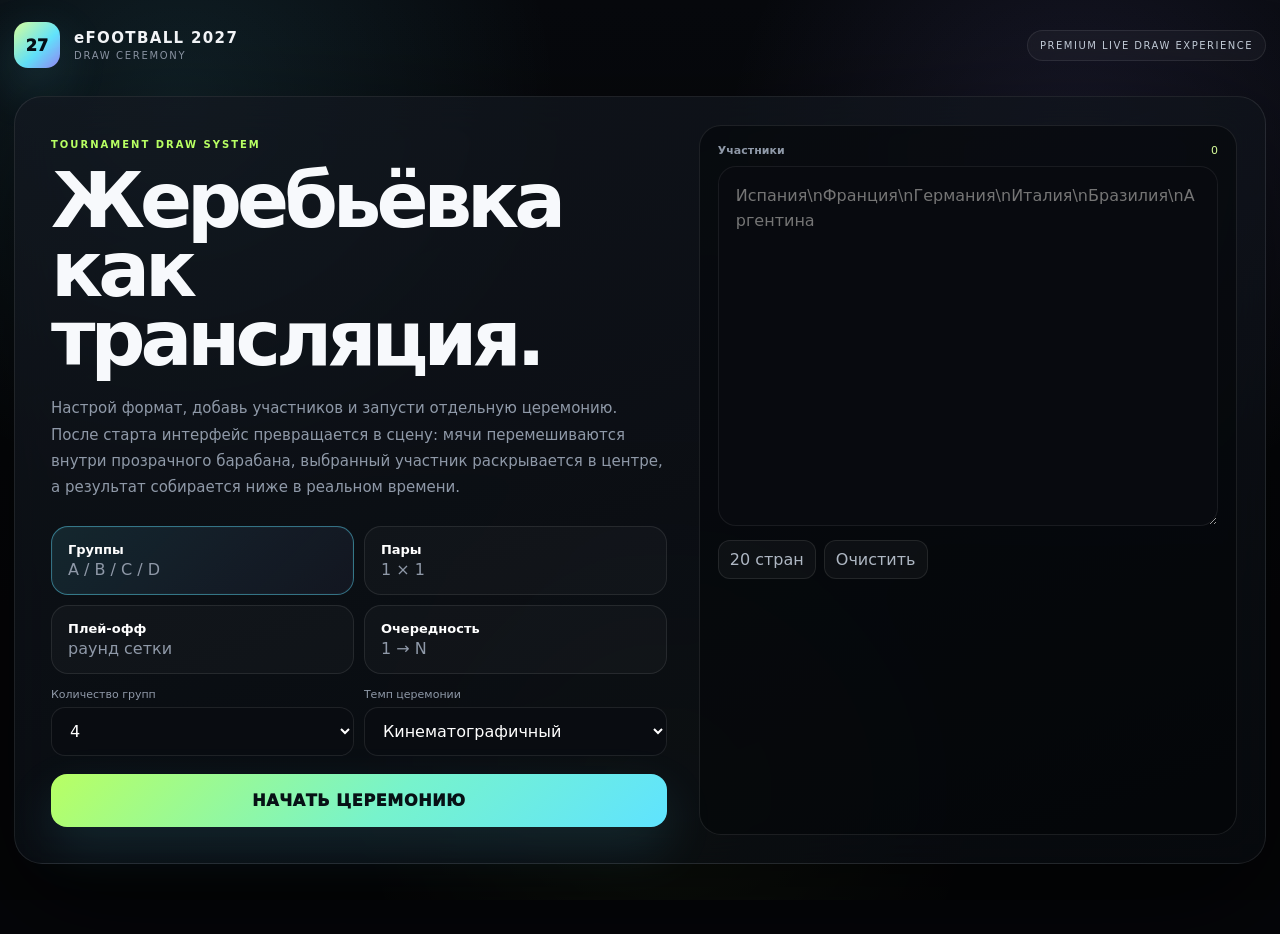
==== commit de899932: "Redesign draw ceremony with premium cinematic UI" ====
--- a/efootball2027/index.html
+++ b/efootball2027/index.html
@@ -1,15 +1,18 @@
-<!doctype html>
-<html lang="ru">
-<head>
-<meta charset="utf-8">
-<meta name="viewport" content="width=device-width,initial-scale=1">
-<meta name="theme-color" content="#0b0d12">
-<title>eFootball 2027 — Draw Ceremony</title>
-<style>
-:root{--bg:#090b10;--panel:#11151d;--panel2:#171c26;--line:#2b3340;--text:#f7f8fb;--muted:#8f98a7;--accent:#64f3b5;--accent2:#3d8cff;--danger:#ff6a67;--shadow:0 28px 80px rgba(0,0,0,.48)}*{box-sizing:border-box}html{scroll-behavior:smooth}body{margin:0;background:radial-gradient(circle at 15% 10%,rgba(61,140,255,.12),transparent 28%),radial-gradient(circle at 86% 12%,rgba(100,243,181,.09),transparent 26%),linear-gradient(155deg,#080a0f,#0d1118 58%,#07090d);color:var(--text);font-family:Inter,ui-sans-serif,system-ui,-apple-system,BlinkMacSystemFont,"Segoe UI",sans-serif;min-height:100vh}.app{width:min(1420px,calc(100% - 24px));margin:auto;padding:20px 0 64px}.top{display:flex;justify-content:space-between;align-items:center;gap:14px;margin-bottom:20px}.brand{display:flex;align-items:center;gap:12px}.mark{width:50px;height:50px;border-radius:16px;background:linear-gradient(135deg,var(--accent),var(--accent2));display:grid;place-items:center;color:#071018;font-weight:950;box-shadow:0 14px 36px rgba(61,140,255,.23)}.brand b{display:block;letter-spacing:.08em}.brand small{color:var(--muted);letter-spacing:.13em;text-transform:uppercase}.badge{font-size:11px;color:#b9c3d3;border:1px solid var(--line);border-radius:999px;padding:9px 12px;background:#0e1218}.panel{background:linear-gradient(160deg,rgba(19,24,33,.98),rgba(11,14,20,.98));border:1px solid var(--line);border-radius:24px;box-shadow:var(--shadow)}.setup{padding:28px;display:grid;grid-template-columns:1.05fr .95fr;gap:26px}.intro h1{font-size:clamp(38px,5vw,68px);line-height:.94;letter-spacing:-.055em;margin:8px 0 14px}.kicker{font-size:11px;letter-spacing:.18em;text-transform:uppercase;color:var(--accent);font-weight:900}.intro p{color:var(--muted);line-height:1.65;max-width:700px}.labelrow{display:flex;justify-content:space-between;align-items:center;font-size:13px;margin-bottom:9px}.count{color:var(--accent)}textarea{width:100%;min-height:280px;background:#0a0d12;color:var(--text);border:1px solid var(--line);border-radius:18px;padding:16px;resize:vertical;outline:none;font:inherit;line-height:1.55}textarea:focus{border-color:#3d8cff;box-shadow:0 0 0 4px rgba(61,140,255,.08)}.quick{display:flex;gap:8px;margin-top:10px;flex-wrap:wrap}.ghost,.mode,.primary,.secondary{font:inherit;cursor:pointer}.ghost,.secondary{border:1px solid var(--line);background:#11161e;color:#a8b1bf;border-radius:11px;padding:9px 11px}.ghost:hover,.secondary:hover{color:#fff}.modes{display:grid;grid-template-columns:repeat(2,1fr);gap:9px;margin:12px 0 16px}.mode{border:1px solid var(--line);background:#0e131a;color:var(--muted);border-radius:14px;padding:13px;text-align:left}.mode b{display:block;color:#fff;margin-bottom:2px}.mode.active{border-color:#3d8cff;background:linear-gradient(135deg,rgba(61,140,255,.14),rgba(100,243,181,.05));color:#b8c6dc}.options{display:grid;grid-template-columns:1fr 1fr;gap:10px}.field label{display:block;font-size:11px;color:var(--muted);margin-bottom:6px}.field select{width:100%;background:#0b0f15;color:#fff;border:1px solid var(--line);border-radius:12px;padding:12px}.primary{margin-top:18px;width:100%;border:0;border-radius:15px;padding:16px 18px;background:linear-gradient(135deg,var(--accent),#4ec8ff);color:#071018;font-weight:950;letter-spacing:.03em;box-shadow:0 14px 36px rgba(78,200,255,.18)}.error{display:none;color:#ff8f8d;font-size:12px;margin-top:10px}.error.show{display:block}.ceremony{display:none}.ceremony.active{display:block}.setup.hidden{display:none}.stage{padding:22px;overflow:hidden;position:relative}.stageHead{display:flex;justify-content:space-between;gap:12px;align-items:flex-start;margin-bottom:14px}.stageHead h2{margin:0;font-size:16px;letter-spacing:.08em;text-transform:uppercase}.status{color:var(--muted);font-size:12px;margin-top:5px}.live{display:flex;align-items:center;gap:8px;color:var(--danger);font-size:11px;font-weight:850;letter-spacing:.12em}.dot{width:8px;height:8px;border-radius:50%;background:var(--danger);box-shadow:0 0 0 5px rgba(255,106,103,.12);animation:pulse 1.4s infinite}@keyframes pulse{50%{opacity:.45;transform:scale(.7)}}.machine{position:relative;min-height:560px;border:1px solid #26303e;border-radius:24px;background:radial-gradient(circle at center,rgba(61,140,255,.09),transparent 34%),linear-gradient(180deg,#0f141c,#090d12);overflow:hidden}.machine:before{content:"";position:absolute;inset:0;background:linear-gradient(rgba(255,255,255,.018) 1px,transparent 1px),linear-gradient(90deg,rgba(255,255,255,.018) 1px,transparent 1px);background-size:34px 34px}.machineGlow{position:absolute;left:50%;top:48%;width:420px;height:420px;transform:translate(-50%,-50%);border-radius:50%;background:radial-gradient(circle,rgba(61,140,255,.09),rgba(100,243,181,.025) 52%,transparent 70%)}.drum{position:absolute;left:50%;top:48%;width:min(540px,76vw);aspect-ratio:1/1;transform:translate(-50%,-50%);border-radius:50%;border:2px solid rgba(255,255,255,.1);background:radial-gradient(circle at 35% 30%,rgba(255,255,255,.1),rgba(255,255,255,.025) 28%,rgba(4,7,11,.58) 62%),rgba(9,13,19,.72);box-shadow:inset 0 0 80px rgba(61,140,255,.09),0 30px 80px rgba(0,0,0,.45),0 0 0 18px rgba(255,255,255,.012)}.drum:before,.drum:after{content:"";position:absolute;inset:8%;border-radius:50%;border:1px dashed rgba(255,255,255,.08);animation:spin 18s linear infinite}.drum:after{inset:17%;animation-duration:12s;animation-direction:reverse}@keyframes spin{to{transform:rotate(360deg)}}.football{position:absolute;width:74px;height:74px;border-radius:50%;background:radial-gradient(circle at 32% 25%,#fff,#f2f2f2 62%,#c9c9c9 100%);box-shadow:inset -10px -12px 18px rgba(0,0,0,.14),0 12px 22px rgba(0,0,0,.42);display:grid;place-items:center;transition:opacity .35s,filter .35s}.football:before{content:"";width:25px;height:23px;background:#111;clip-path:polygon(50% 0%,100% 36%,81% 100%,19% 100%,0% 36%);box-shadow:-21px 15px 0 -7px #111,21px 15px 0 -7px #111,-13px -18px 0 -8px #111,14px -18px 0 -8px #111}.football span{position:absolute;left:50%;bottom:-19px;transform:translateX(-50%);white-space:nowrap;background:#0d1219;border:1px solid #293342;border-radius:999px;padding:4px 7px;font-size:9px;color:#dce4ef;max-width:110px;overflow:hidden;text-overflow:ellipsis}.football.mix{animation:orbit var(--dur) cubic-bezier(.45,.05,.55,.95) infinite alternate}@keyframes orbit{0%{transform:translate(var(--x1),var(--y1)) rotate(0deg)}50%{transform:translate(var(--x2),var(--y2)) rotate(170deg)}100%{transform:translate(var(--x3),var(--y3)) rotate(350deg)}}.football.selected{filter:drop-shadow(0 0 18px rgba(100,243,181,.8));z-index:8}.spotlight{position:absolute;left:50%;top:48%;transform:translate(-50%,-50%) scale(.65);width:min(390px,82%);padding:24px;border-radius:22px;background:linear-gradient(145deg,#f9fbff,#d7e3ef);color:#0a1017;text-align:center;opacity:0;z-index:15;box-shadow:0 32px 90px rgba(0,0,0,.55)}.spotlight.show{animation:reveal 1s cubic-bezier(.16,1,.3,1) forwards}@keyframes reveal{0%{opacity:0;transform:translate(-50%,-50%) scale(.6) rotate(-5deg)}65%{opacity:1;transform:translate(-50%,-50%) scale(1.04) rotate(1deg)}100%{opacity:1;transform:translate(-50%,-50%) scale(1)}}.spotlight small{display:block;color:#607081;letter-spacing:.15em;text-transform:uppercase;font-size:10px;margin-bottom:7px}.spotlight strong{font-size:28px;letter-spacing:-.03em}.machineFooter{position:absolute;left:18px;right:18px;bottom:16px;display:flex;justify-content:space-between;gap:10px;align-items:center;z-index:20}.progress{height:5px;background:#18202b;border-radius:999px;overflow:hidden;flex:1}.progress i{display:block;height:100%;width:0;background:linear-gradient(90deg,var(--accent2),var(--accent));transition:width .5s}.remaining{font-size:11px;color:var(--muted);white-space:nowrap}.results{margin-top:18px;padding:20px}.resultsHead{display:flex;justify-content:space-between;gap:12px;align-items:center;margin-bottom:12px}.groups{display:grid;grid-template-columns:repeat(4,minmax(0,1fr));gap:10px}.group{border:1px solid #28313e;background:#0d1218;border-radius:16px;padding:12px;min-height:118px}.group h3{margin:0 0 9px;color:#a9d0ff;font-size:11px;letter-spacing:.14em;text-transform:uppercase}.slot{display:flex;gap:8px;align-items:center;border:1px solid #252e3a;background:#121821;border-radius:10px;padding:8px;margin-top:6px;font-size:12px;animation:slotin .5s ease both}@keyframes slotin{from{opacity:0;transform:translateY(-6px)}to{opacity:1;transform:none}}.num{width:21px;height:21px;border-radius:50%;display:grid;place-items:center;background:#1d2733;color:#89f0c1;font-size:10px;flex:0 0 auto}.empty{color:#556170;font-size:12px;padding:8px}.history{display:flex;gap:7px;flex-wrap:wrap;margin-top:12px}.chip{font-size:10px;color:#aeb8c5;border:1px solid #28323f;background:#10151c;border-radius:999px;padding:6px 9px}.actions{display:flex;gap:8px;flex-wrap:wrap}.secondary{font-size:11px}.flight{position:fixed;z-index:9999;padding:10px 14px;border-radius:13px;background:linear-gradient(135deg,#eff5fb,#c9daea);color:#0b1118;border:1px solid #fff;font-weight:900;font-size:13px;pointer-events:none;box-shadow:0 18px 40px rgba(0,0,0,.45);transition:transform 1s cubic-bezier(.18,.9,.2,1),opacity 1s}.backrow{display:flex;justify-content:flex-start;margin-bottom:12px}.backrow button{font-size:11px}@media(max-width:1000px){.setup{grid-template-columns:1fr}.groups{grid-template-columns:repeat(2,minmax(0,1fr))}.machine{min-height:500px}}@media(max-width:620px){.app{width:min(100% - 12px,1420px);padding-top:10px}.badge{display:none}.setup{padding:18px}.intro h1{font-size:43px}.modes,.options{grid-template-columns:1fr}.stage{padding:14px}.machine{min-height:460px}.drum{width:88vw}.football{width:58px;height:58px}.football:before{transform:scale(.8)}.spotlight strong{font-size:22px}.groups{grid-template-columns:1fr}.machineFooter{left:12px;right:12px}}
-</style>
-</head>
-<body><main class="app"><header class="top"><div class="brand"><div class="mark">27</div><div><b>eFOOTBALL 2027</b><small>Draw Ceremony</small></div></div><div class="badge">LIVE TOURNAMENT DRAW</div></header><section class="panel setup" id="setup"><div class="intro"><div class="kicker">Tournament draw engine</div><h1>Сначала настройки.<br>Потом — церемония.</h1><p>После нажатия «Начать» интерфейс переключается на отдельный экран жеребьёвки. Там мячи перемешиваются в прозрачном барабане, выбранный участник раскрывается в центре, а результат постепенно появляется в таблице ниже.</p><div class="modes"><button class="mode active" data-mode="groups"><b>Группы</b>A / B / C / D</button><button class="mode" data-mode="pairs"><b>Пары</b>1 × 1</button><button class="mode" data-mode="playoff"><b>Плей-офф</b>пары раунда</button><button class="mode" data-mode="order"><b>Очередность</b>1 → N</button></div><div class="options"><div class="field" id="groupField"><label>Количество групп</label><select id="groupCount"><option>2</option><option selected>4</option><option>5</option><option>8</option></select></div><div class="field"><label>Темп церемонии</label><select id="speed"><option value="2600" selected>Кинематографичный</option><option value="1900">Спокойный</option><option value="1300">Быстрый</option></select></div></div><div class="error" id="error"></div><button class="primary" id="start">НАЧАТЬ ЖЕРЕБЬЁВКУ</button></div><div><div class="labelrow"><b>Участники</b><span class="count" id="count">0</span></div><textarea id="participants" placeholder="Испания\nФранция\nГермания\nИталия\nБразилия\nАргентина"></textarea><div class="quick"><button class="ghost" id="sample">20 стран</button><button class="ghost" id="clear">Очистить</button></div></div></section><section class="ceremony" id="ceremony"><div class="backrow"><button class="secondary" id="back">← Вернуться к настройкам</button></div><section class="panel stage"><div class="stageHead"><div><h2>Draw Stage</h2><div class="status" id="status">Подготовка барабана…</div></div><div class="live"><span class="dot"></span>LIVE</div></div><div class="machine" id="machine"><div class="machineGlow"></div><div class="drum" id="drum"></div><div class="spotlight" id="spotlight"><small>Выпадает</small><strong id="winnerName">—</strong></div><div class="machineFooter"><div class="progress"><i id="progressBar"></i></div><div class="remaining" id="remaining">0 / 0</div></div></div></section><section class="panel results"><div class="resultsHead"><div><b>Результаты жеребьёвки</b><div class="status">Таблица заполняется по ходу церемонии</div></div><div class="actions"><button class="secondary" id="restart">Провести заново</button></div></div><div class="groups" id="groups"></div><div class="history" id="history"></div></section></section></main>
+<!doctype html><html lang="ru"><head><meta charset="utf-8"><meta name="viewport" content="width=device-width,initial-scale=1"><meta name="theme-color" content="#06070a"><title>eFootball 2027 — Draw Ceremony</title><style>
+:root{--bg:#050609;--bg2:#0a0d12;--glass:rgba(14,18,25,.64);--glass2:rgba(20,26,36,.72);--line:rgba(255,255,255,.09);--text:#f7f9fc;--muted:#8f99a8;--lime:#b8ff63;--cyan:#5fe3ff;--violet:#9a8cff;--danger:#ff6e75;--shadow:0 40px 120px rgba(0,0,0,.55)}*{box-sizing:border-box}html{scroll-behavior:smooth}body{margin:0;min-height:100vh;background:#050609;color:var(--text);font-family:Inter,ui-sans-serif,system-ui,-apple-system,BlinkMacSystemFont,"Segoe UI",sans-serif;overflow-x:hidden}body:before{content:"";position:fixed;inset:0;pointer-events:none;background:radial-gradient(circle at 14% 12%,rgba(95,227,255,.11),transparent 28%),radial-gradient(circle at 84% 18%,rgba(154,140,255,.12),transparent 27%),radial-gradient(circle at 52% 88%,rgba(184,255,99,.06),transparent 30%),linear-gradient(180deg,#07090d,#040507 68%)}body:after{content:"";position:fixed;inset:0;pointer-events:none;opacity:.18;background-image:linear-gradient(rgba(255,255,255,.018) 1px,transparent 1px),linear-gradient(90deg,rgba(255,255,255,.018) 1px,transparent 1px);background-size:48px 48px;mask-image:linear-gradient(to bottom,black,transparent 88%)}button,textarea,select{font:inherit}.shell{position:relative;z-index:1;width:min(1480px,calc(100% - 28px));margin:auto;padding:22px 0 70px}.top{display:flex;align-items:center;justify-content:space-between;gap:18px;margin-bottom:28px}.brand{display:flex;align-items:center;gap:14px}.brandmark{width:46px;height:46px;border-radius:14px;background:linear-gradient(135deg,#d8ff9c,#63e6ff 58%,#9a8cff);display:grid;place-items:center;color:#061018;font-weight:950;box-shadow:0 18px 50px rgba(95,227,255,.18)}.brand b{display:block;font-size:15px;letter-spacing:.09em}.brand small{display:block;margin-top:3px;color:var(--muted);font-size:10px;letter-spacing:.17em;text-transform:uppercase}.edition{font-size:10px;letter-spacing:.15em;text-transform:uppercase;color:#c7d0dc;border:1px solid var(--line);padding:9px 12px;border-radius:999px;background:rgba(255,255,255,.035);backdrop-filter:blur(14px)}.panel{border:1px solid var(--line);background:linear-gradient(160deg,rgba(19,24,32,.78),rgba(8,11,16,.74));backdrop-filter:blur(22px);-webkit-backdrop-filter:blur(22px);border-radius:28px;box-shadow:var(--shadow)}
+.setup{display:grid;grid-template-columns:minmax(0,1.08fr) minmax(360px,.92fr);gap:24px;padding:28px}.hero{padding:14px 8px 8px}.eyebrow{font-size:10px;font-weight:900;letter-spacing:.2em;text-transform:uppercase;color:var(--lime)}.hero h1{font-size:clamp(48px,6vw,86px);line-height:.9;letter-spacing:-.065em;margin:16px 0 22px;max-width:760px}.hero p{color:var(--muted);font-size:15px;line-height:1.75;max-width:690px}.modes{display:grid;grid-template-columns:repeat(2,minmax(0,1fr));gap:10px;margin:26px 0 14px}.mode{border:1px solid var(--line);background:rgba(255,255,255,.026);color:var(--muted);border-radius:17px;padding:15px 16px;text-align:left;cursor:pointer;transition:.25s}.mode b{display:block;color:#fff;font-size:13px;margin-bottom:3px}.mode.active{border-color:rgba(95,227,255,.44);background:linear-gradient(135deg,rgba(95,227,255,.11),rgba(154,140,255,.06));box-shadow:inset 0 0 0 1px rgba(255,255,255,.02)}.options{display:grid;grid-template-columns:1fr 1fr;gap:10px}.field label,.labelrow{font-size:11px;color:var(--muted)}.field label{display:block;margin:0 0 6px}.field select{width:100%;border:1px solid var(--line);background:#090c11;color:#fff;border-radius:14px;padding:13px 14px;outline:none}.primary{margin-top:18px;width:100%;border:0;border-radius:16px;padding:17px 18px;background:linear-gradient(135deg,var(--lime),#77f3cc 55%,var(--cyan));color:#071015;font-weight:950;letter-spacing:.04em;cursor:pointer;box-shadow:0 20px 50px rgba(95,227,255,.13);transition:.2s}.primary:hover{transform:translateY(-1px)}.inputcard{border:1px solid var(--line);background:rgba(3,5,8,.48);border-radius:22px;padding:18px}.labelrow{display:flex;justify-content:space-between;align-items:center;margin-bottom:9px}.count{color:#d8ff9c}.inputcard textarea{width:100%;min-height:360px;resize:vertical;border:1px solid rgba(255,255,255,.07);background:#080a0f;color:#fff;border-radius:18px;padding:17px;outline:none;line-height:1.55}.inputcard textarea:focus{border-color:rgba(95,227,255,.4);box-shadow:0 0 0 4px rgba(95,227,255,.05)}.quick{display:flex;gap:8px;flex-wrap:wrap;margin-top:10px}.ghost,.secondary{border:1px solid var(--line);background:rgba(255,255,255,.035);color:#aeb7c3;border-radius:12px;padding:9px 11px;cursor:pointer}.error{display:none;color:#ff9398;font-size:12px;margin-top:10px}.error.show{display:block}
+.ceremony{display:none}.ceremony.active{display:block}.setup.hidden{display:none}.stage{position:relative;overflow:hidden;padding:18px;min-height:740px}.stage:before{content:"";position:absolute;inset:-20%;background:conic-gradient(from 0deg,transparent,rgba(95,227,255,.035),transparent 18%,rgba(154,140,255,.025),transparent 38%);animation:ambientSpin 26s linear infinite}@keyframes ambientSpin{to{transform:rotate(360deg)}}.stagehead{position:relative;z-index:5;display:flex;justify-content:space-between;align-items:flex-start;gap:14px;padding:4px 4px 14px}.stagehead h2{margin:0;font-size:13px;letter-spacing:.17em;text-transform:uppercase}.status{font-size:11px;color:var(--muted);margin-top:6px}.live{display:flex;align-items:center;gap:8px;font-size:10px;letter-spacing:.15em;color:#ff7d82}.dot{width:7px;height:7px;border-radius:50%;background:#ff6e75;box-shadow:0 0 0 6px rgba(255,110,117,.08);animation:pulse 1.5s infinite}@keyframes pulse{50%{opacity:.45;transform:scale(.7)}}.backrow{position:relative;z-index:6;margin-bottom:10px}.secondary{font-size:11px}.scene{position:relative;z-index:3;min-height:620px;border-radius:24px;border:1px solid rgba(255,255,255,.075);background:radial-gradient(circle at 50% 42%,rgba(95,227,255,.07),transparent 24%),radial-gradient(circle at 50% 58%,rgba(154,140,255,.04),transparent 38%),linear-gradient(180deg,rgba(16,22,30,.8),rgba(5,7,10,.94));overflow:hidden;perspective:1200px}.scene:before{content:"";position:absolute;inset:0;background:linear-gradient(180deg,rgba(255,255,255,.03),transparent 18%),radial-gradient(ellipse at 50% 100%,rgba(184,255,99,.05),transparent 42%)}.floor{position:absolute;left:7%;right:7%;bottom:-18%;height:52%;transform:rotateX(72deg);transform-origin:center top;background:repeating-linear-gradient(90deg,rgba(255,255,255,.03) 0 1px,transparent 1px 64px),repeating-linear-gradient(0deg,rgba(255,255,255,.025) 0 1px,transparent 1px 58px);mask-image:linear-gradient(to bottom,black,transparent 90%)}.halo{position:absolute;left:50%;top:44%;width:min(680px,78vw);aspect-ratio:1;transform:translate(-50%,-50%);border-radius:50%;background:radial-gradient(circle,rgba(255,255,255,.02),rgba(95,227,255,.035) 40%,transparent 67%);box-shadow:0 0 120px rgba(95,227,255,.05)}.drumWrap{position:absolute;left:50%;top:43%;width:min(570px,72vw);aspect-ratio:1;transform:translate(-50%,-50%);filter:drop-shadow(0 45px 70px rgba(0,0,0,.55))}.drumOuter{position:absolute;inset:0;border-radius:50%;border:1px solid rgba(255,255,255,.16);background:linear-gradient(145deg,rgba(255,255,255,.08),rgba(255,255,255,.01) 30%,rgba(2,4,7,.25) 70%);box-shadow:inset 0 0 80px rgba(95,227,255,.04),inset -30px -40px 70px rgba(0,0,0,.34),0 0 0 18px rgba(255,255,255,.012)}.drumOuter:before{content:"";position:absolute;inset:7%;border-radius:50%;border:1px solid rgba(255,255,255,.07);box-shadow:0 0 0 18px rgba(255,255,255,.01)}.drumRotor{position:absolute;inset:9%;border-radius:50%;border:1px dashed rgba(255,255,255,.07);animation:rotor 13s linear infinite}.drumRotor:before,.drumRotor:after{content:"";position:absolute;left:50%;top:50%;width:82%;height:1px;background:linear-gradient(90deg,transparent,rgba(255,255,255,.08),transparent);transform-origin:center}.drumRotor:after{transform:rotate(60deg)}@keyframes rotor{to{transform:rotate(360deg)}}.ball{position:absolute;width:72px;height:72px;border-radius:50%;background:radial-gradient(circle at 32% 26%,#fff,#f1f2f5 54%,#c8cbd1 78%,#9ea3ad);box-shadow:inset -12px -14px 18px rgba(0,0,0,.16),0 12px 26px rgba(0,0,0,.4);will-change:transform;transition:filter .35s,opacity .35s}.ball:before{content:"";position:absolute;left:50%;top:50%;width:24px;height:23px;background:#11151a;clip-path:polygon(50% 0,100% 36%,81% 100%,19% 100%,0 36%);transform:translate(-50%,-50%);box-shadow:-22px 15px 0 -7px #11151a,22px 15px 0 -7px #11151a,-13px -18px 0 -8px #11151a,14px -18px 0 -8px #11151a}.ball:after{content:"";position:absolute;inset:7px;border-radius:50%;border:1px solid rgba(255,255,255,.38)}.ball.mix{animation:chaos var(--dur) cubic-bezier(.45,.05,.55,.95) infinite alternate}@keyframes chaos{0%{transform:translate3d(var(--x1),var(--y1),var(--z1)) rotate(var(--r1)) scale(var(--s1))}34%{transform:translate3d(var(--x2),var(--y2),var(--z2)) rotate(var(--r2)) scale(var(--s2))}68%{transform:translate3d(var(--x3),var(--y3),var(--z3)) rotate(var(--r3)) scale(var(--s3))}100%{transform:translate3d(var(--x4),var(--y4),var(--z4)) rotate(var(--r4)) scale(var(--s4))}}.ball.selected{filter:drop-shadow(0 0 22px rgba(184,255,99,.9)) brightness(1.1);z-index:12}.spot{position:absolute;left:50%;top:43%;width:min(460px,82%);transform:translate(-50%,-50%) scale(.72);opacity:0;z-index:30;text-align:center;padding:26px 28px;border:1px solid rgba(255,255,255,.15);border-radius:24px;background:linear-gradient(145deg,rgba(252,254,255,.96),rgba(224,233,240,.92));color:#080b10;box-shadow:0 40px 120px rgba(0,0,0,.6),0 0 0 10px rgba(255,255,255,.025);backdrop-filter:blur(20px)}.spot.show{animation:spotReveal 1.25s cubic-bezier(.16,1,.3,1) forwards}@keyframes spotReveal{0%{opacity:0;transform:translate(-50%,-50%) scale(.68) rotateX(18deg);filter:blur(8px)}55%{opacity:1;transform:translate(-50%,-50%) scale(1.035) rotateX(0);filter:blur(0)}100%{opacity:1;transform:translate(-50%,-50%) scale(1)}}.spot small{display:block;font-size:10px;letter-spacing:.18em;text-transform:uppercase;color:#617081;margin-bottom:9px}.spot strong{font-size:clamp(28px,4vw,48px);letter-spacing:-.045em}.stageMeta{position:absolute;left:18px;right:18px;bottom:16px;z-index:40;display:flex;align-items:center;gap:12px}.progress{height:5px;border-radius:999px;background:rgba(255,255,255,.08);overflow:hidden;flex:1}.progress i{display:block;height:100%;width:0;background:linear-gradient(90deg,var(--violet),var(--cyan),var(--lime));transition:width .65s cubic-bezier(.22,.61,.36,1)}.remaining{font-size:10px;color:var(--muted);white-space:nowrap}.results{margin-top:18px;padding:22px}.resultsHead{display:flex;justify-content:space-between;align-items:center;gap:14px;margin-bottom:13px}.resultsHead b{font-size:13px;letter-spacing:.08em;text-transform:uppercase}.actions{display:flex;gap:8px;flex-wrap:wrap}.groups{display:grid;grid-template-columns:repeat(4,minmax(0,1fr));gap:10px}.group{border:1px solid var(--line);background:linear-gradient(160deg,rgba(18,23,31,.72),rgba(8,11,16,.72));border-radius:17px;padding:13px;min-height:118px}.group h3{margin:0 0 9px;color:#cceeff;font-size:10px;letter-spacing:.16em;text-transform:uppercase}.slot{display:flex;align-items:center;gap:8px;border:1px solid rgba(255,255,255,.07);background:rgba(255,255,255,.035);border-radius:11px;padding:8px 9px;margin-top:6px;font-size:12px;animation:slotIn .55s cubic-bezier(.16,1,.3,1) both}@keyframes slotIn{from{opacity:0;transform:translateY(-8px) scale(.98)}to{opacity:1;transform:none}}.num{width:22px;height:22px;border-radius:50%;display:grid;place-items:center;background:rgba(184,255,99,.1);color:#dfffad;font-size:10px;flex:0 0 auto}.empty{color:#586270;font-size:12px;padding:9px}.history{display:flex;gap:7px;flex-wrap:wrap;margin-top:12px}.chip{font-size:10px;color:#abb5c1;border:1px solid var(--line);background:rgba(255,255,255,.028);border-radius:999px;padding:6px 9px}.flight{position:fixed;z-index:9999;padding:11px 15px;border-radius:14px;background:linear-gradient(135deg,#f9fcff,#dce8f0);color:#081017;border:1px solid #fff;font-weight:900;font-size:13px;pointer-events:none;box-shadow:0 20px 50px rgba(0,0,0,.5);transition:transform 1.15s cubic-bezier(.16,1,.3,1),opacity 1.15s}.fadeup{animation:fadeup .7s cubic-bezier(.16,1,.3,1) both}@keyframes fadeup{from{opacity:0;transform:translateY(12px)}to{opacity:1;transform:none}}@media(max-width:1020px){.setup{grid-template-columns:1fr}.groups{grid-template-columns:repeat(2,minmax(0,1fr))}.scene{min-height:560px}}@media(max-width:640px){.shell{width:min(100% - 12px,1480px);padding-top:10px}.edition{display:none}.setup{padding:17px}.hero h1{font-size:48px}.modes,.options{grid-template-columns:1fr}.inputcard textarea{min-height:270px}.stage{padding:12px}.scene{min-height:500px}.drumWrap{width:88vw}.ball{width:58px;height:58px}.groups{grid-template-columns:1fr}.results{padding:14px}.stageMeta{left:12px;right:12px}}
+</style></head><body><main class="shell"><header class="top"><div class="brand"><div class="brandmark">27</div><div><b>eFOOTBALL 2027</b><small>Draw Ceremony</small></div></div><div class="edition">PREMIUM LIVE DRAW EXPERIENCE</div></header>
+<section class="panel setup fadeup" id="setup"><div class="hero"><div class="eyebrow">Tournament draw system</div><h1>Жеребьёвка<br>как трансляция.</h1><p>Настрой формат, добавь участников и запусти отдельную церемонию. После старта интерфейс превращается в сцену: мячи перемешиваются внутри прозрачного барабана, выбранный участник раскрывается в центре, а результат собирается ниже в реальном времени.</p><div class="modes"><button class="mode active" data-mode="groups"><b>Группы</b>A / B / C / D</button><button class="mode" data-mode="pairs"><b>Пары</b>1 × 1</button><button class="mode" data-mode="playoff"><b>Плей-офф</b>раунд сетки</button><button class="mode" data-mode="order"><b>Очередность</b>1 → N</button></div><div class="options"><div class="field" id="groupField"><label>Количество групп</label><select id="groupCount"><option>2</option><option selected>4</option><option>5</option><option>8</option></select></div><div class="field"><label>Темп церемонии</label><select id="speed"><option value="3300" selected>Кинематографичный</option><option value="2500">Спокойный</option><option value="1800">Динамичный</option></select></div></div><div class="error" id="error"></div><button class="primary" id="start">НАЧАТЬ ЦЕРЕМОНИЮ</button></div><div class="inputcard"><div class="labelrow"><b>Участники</b><span class="count" id="count">0</span></div><textarea id="participants" placeholder="Испания\nФранция\nГермания\nИталия\nБразилия\nАргентина"></textarea><div class="quick"><button class="ghost" id="sample">20 стран</button><button class="ghost" id="clear">Очистить</button></div></div></section>
+<section class="ceremony" id="ceremony"><div class="backrow"><button class="secondary" id="back">← Вернуться к настройкам</button></div><section class="panel stage"><div class="stagehead"><div><h2>Live Draw Stage</h2><div class="status" id="status">Подготовка сцены</div></div><div class="live"><span class="dot"></span>LIVE</div></div><div class="scene" id="scene"><div class="floor"></div><div class="halo"></div><div class="drumWrap"><div class="drumOuter"></div><div class="drumRotor"></div><div id="balls"></div></div><div class="spot" id="spot"><small>ВЫБРАН УЧАСТНИК</small><strong id="spotName">—</strong></div><div class="stageMeta"><div class="progress"><i id="progress"></i></div><div class="remaining" id="remaining">0 / 0</div></div></div></section><section class="panel results"><div class="resultsHead"><b>Результат жеребьёвки</b><div class="actions"><button class="secondary" id="restart">Провести заново</button></div></div><div class="groups" id="groups"></div><div class="history" id="history"></div></section></section></main>
 <script>
-const $=s=>document.querySelector(s),$$=s=>[...document.querySelectorAll(s)];const participants=$('#participants'),count=$('#count'),setup=$('#setup'),ceremony=$('#ceremony'),groupsEl=$('#groups'),history=$('#history'),statusEl=$('#status'),drum=$('#drum'),spotlight=$('#spotlight'),winnerName=$('#winnerName'),progressBar=$('#progressBar'),remaining=$('#remaining'),error=$('#error');let mode='groups',running=false,lastConfig=null;const sample=['Испания','Франция','Германия','Италия','Португалия','Англия','Аргентина','Бразилия','Нидерланды','Бельгия','Хорватия','Уругвай','Дания','Швейцария','Япония','Польша','США','Мексика','Колумбия','Марокко'];function parse(){return [...new Set(participants.value.split(/\n|,/).map(v=>v.trim()).filter(Boolean))].slice(0,64)}function updateCount(){count.textContent=parse().length+' участников'}participants.addEventListener('input',updateCount);$('#sample').addEventListener('click',()=>{participants.value=sample.join('\n');updateCount()});$('#clear').addEventListener('click',()=>{participants.value='';updateCount()});$$('.mode').forEach(b=>b.addEventListener('click',()=>{$$('.mode').forEach(x=>x.classList.remove('active'));b.classList.add('active');mode=b.dataset.mode;$('#groupField').style.display=mode==='groups'?'block':'none'}));function rand(){const a=new Uint32Array(1);crypto.getRandomValues(a);return a[0]/4294967296}function shuffle(a){a=[...a];for(let i=a.length-1;i>0;i--){const j=Math.floor(rand()*(i+1));[a[i],a[j]]=[a[j],a[i]]}return a}function buildTargets(items){if(mode==='groups'){const n=+$('#groupCount').value;return Array.from({length:n},(_,i)=>({title:'Группа '+String.fromCharCode(65+i)}))}if(mode==='order')return [{title:'Очередность'}];return Array.from({length:Math.ceil(items.length/2)},(_,i)=>({title:(mode==='playoff'?'Матч ':'Пара ')+(i+1)}))}function renderTargets(targets){groupsEl.innerHTML='';targets.forEach((g,i)=>{const d=document.createElement('div');d.className='group';d.dataset.target=i;d.innerHTML='<h3>'+g.title+'</h3><div class="empty">Ожидает жеребьёвку</div>';groupsEl.appendChild(d)})}function createBalls(items){drum.innerHTML='';const box=drum.getBoundingClientRect(),r=Math.min(box.width,box.height)*.34;items.forEach(name=>{const b=document.createElement('div');b.className='football mix';b.dataset.name=name;const a=rand()*Math.PI*2,a2=a+1.7+rand()*1.8,a3=a2+1.5+rand()*1.8;const rr=r*(.35+rand()*.65),rr2=r*(.3+rand()*.65),rr3=r*(.3+rand()*.65);b.style.left='calc(50% - 37px)';b.style.top='calc(50% - 37px)';b.style.setProperty('--x1',Math.cos(a)*rr+'px');b.style.setProperty('--y1',Math.sin(a)*rr+'px');b.style.setProperty('--x2',Math.cos(a2)*rr2+'px');b.style.setProperty('--y2',Math.sin(a2)*rr2+'px');b.style.setProperty('--x3',Math.cos(a3)*rr3+'px');b.style.setProperty('--y3',Math.sin(a3)*rr3+'px');b.style.setProperty('--dur',(1.35+rand()*1.25)+'s');const s=document.createElement('span');s.textContent=name;b.appendChild(s);drum.appendChild(b)})}function addSlot(targetIndex,name,pos){const target=groupsEl.querySelector('[data-target="'+targetIndex+'"]');target.querySelector('.empty')?.remove();const s=document.createElement('div');s.className='slot';s.innerHTML='<span class="num">'+pos+'</span><span>'+name+'</span>';target.appendChild(s);return s}function flyTo(slot,name){const from=spotlight.getBoundingClientRect(),to=slot.getBoundingClientRect();const f=document.createElement('div');f.className='flight';f.textContent=name;f.style.left=(from.left+from.width/2-60)+'px';f.style.top=(from.top+from.height/2-18)+'px';document.body.appendChild(f);requestAnimationFrame(()=>{f.style.transform='translate('+(to.left-from.left)+'px,'+(to.top-from.top)+'px) scale(.65)';f.style.opacity='0'});setTimeout(()=>f.remove(),1050)}const wait=ms=>new Promise(r=>setTimeout(r,ms));async function runDraw(config){running=true;setup.classList.add('hidden');ceremony.classList.add('active');window.scrollTo({top:0,behavior:'smooth'});const items=shuffle(config.items),targets=buildTargets(items);renderTargets(targets);history.innerHTML='';createBalls(items);progressBar.style.width='0';remaining.textContent='0 / '+items.length;statusEl.textContent='Барабан набирает скорость…';await wait(1800);for(let i=0;i<items.length;i++){const name=items[i];statusEl.textContent='Перемешивание шаров…';spotlight.classList.remove('show');$$('.football').forEach(x=>x.classList.remove('selected'));await wait(config.speed*.62);const ball=$$('.football').find(x=>x.dataset.name===name);if(ball){ball.classList.add('selected');ball.style.opacity='.18'}statusEl.textContent='Выбираем следующий мяч…';await wait(config.speed*.32);winnerName.textContent=name;spotlight.classList.add('show');await wait(config.speed*.55);let targetIndex=mode==='groups'?i%targets.length:mode==='order'?0:Math.floor(i/2);const pos=mode==='groups'?Math.floor(i/targets.length)+1:mode==='order'?i+1:(i%2)+1;const slot=addSlot(targetIndex,name,pos);flyTo(slot,name);const chip=document.createElement('div');chip.className='chip';chip.textContent=name;history.appendChild(chip);remaining.textContent=(i+1)+' / '+items.length;progressBar.style.width=((i+1)/items.length*100)+'%';statusEl.textContent='Участник определён';await wait(config.speed*.46);spotlight.classList.remove('show');await wait(config.speed*.2)}statusEl.textContent='Жеребьёвка завершена';running=false}function start(){if(running)return;const items=parse();error.classList.remove('show');if(items.length<2){error.textContent='Добавь минимум двух участников.';error.classList.add('show');return}lastConfig={items,speed:+$('#speed').value};runDraw(lastConfig)}$('#start').addEventListener('click',start);$('#restart').addEventListener('click',()=>{if(lastConfig&&!running)runDraw(lastConfig)});$('#back').addEventListener('click',()=>{if(running)return;ceremony.classList.remove('active');setup.classList.remove('hidden');window.scrollTo({top:0,behavior:'smooth'})});participants.value=sample.join('\n');updateCount();
+const $=s=>document.querySelector(s),$$=s=>[...document.querySelectorAll(s)];let mode='groups',running=false,lastConfig=null;const sample=['Испания','Франция','Германия','Италия','Португалия','Англия','Нидерланды','Бельгия','Хорватия','Дания','Бразилия','Аргентина','Уругвай','Колумбия','Мексика','США','Япония','Южная Корея','Марокко','Польша'];
+const parse=()=>{let a=$('#participants').value.split(/\n|,/).map(x=>x.trim()).filter(Boolean);return [...new Set(a)]};function updateCount(){$('#count').textContent=parse().length}$('#participants').addEventListener('input',updateCount);$('#sample').onclick=()=>{$('#participants').value=sample.join('\n');updateCount()};$('#clear').onclick=()=>{$('#participants').value='';updateCount()};$$('.mode').forEach(b=>b.onclick=()=>{$$('.mode').forEach(x=>x.classList.remove('active'));b.classList.add('active');mode=b.dataset.mode;$('#groupField').style.display=mode==='groups'?'block':'none'});
+function shuffle(a){a=[...a];for(let i=a.length-1;i>0;i--){let r=new Uint32Array(1);crypto.getRandomValues(r);let j=r[0]%(i+1);[a[i],a[j]]=[a[j],a[i]]}return a}const sleep=ms=>new Promise(r=>setTimeout(r,ms));
+function buildTargets(items,cfg){let out=[];if(cfg.mode==='groups'){for(let i=0;i<items.length;i++)out.push({label:'Группа '+String.fromCharCode(65+(i%cfg.groups)),group:i%cfg.groups})}else if(cfg.mode==='pairs'||cfg.mode==='playoff'){for(let i=0;i<items.length;i++)out.push({label:'Пара '+(Math.floor(i/2)+1),group:Math.floor(i/2)})}else{for(let i=0;i<items.length;i++)out.push({label:'Место '+(i+1),group:i})}return out}
+function renderEmpty(cfg,n){let count=cfg.mode==='groups'?cfg.groups:cfg.mode==='order'?n:Math.ceil(n/2);$('#groups').innerHTML='';for(let i=0;i<count;i++){let d=document.createElement('div');d.className='group';let title=cfg.mode==='groups'?'Группа '+String.fromCharCode(65+i):cfg.mode==='order'?'Место '+(i+1):(cfg.mode==='playoff'?'Матч ':'Пара ')+(i+1);d.innerHTML='<h3>'+title+'</h3><div class="empty">Ожидание результата</div>';$('#groups').appendChild(d)}}
+function makeBalls(items){const host=$('#balls');host.innerHTML='';items.slice(0,28).forEach((name,i)=>{let b=document.createElement('div');b.className='ball mix';let rand=(a,b)=>a+Math.random()*(b-a);let vals={x1:rand(-190,190),y1:rand(-180,180),z1:rand(-80,120),x2:rand(-200,200),y2:rand(-190,190),z2:rand(-120,130),x3:rand(-185,185),y3:rand(-175,175),z3:rand(-90,150),x4:rand(-200,200),y4:rand(-185,185),z4:rand(-100,140)};Object.entries(vals).forEach(([k,v])=>b.style.setProperty('--'+k,v+'px'));['r1','r2','r3','r4'].forEach(k=>b.style.setProperty('--'+k,rand(-340,340)+'deg'));['s1','s2','s3','s4'].forEach(k=>b.style.setProperty('--'+k,rand(.82,1.08)));b.style.setProperty('--dur',rand(2.4,4.4)+'s');b.dataset.name=name;host.appendChild(b)})}
+function addResult(name,target,index){let g=$('#groups').children[target.group];let empty=g.querySelector('.empty');if(empty)empty.remove();let row=document.createElement('div');row.className='slot';row.innerHTML='<span class="num">'+(index+1)+'</span><span>'+name+'</span>';g.appendChild(row);let c=document.createElement('span');c.className='chip';c.textContent=name+' → '+target.label;$('#history').appendChild(c)}
+async function run(cfg){if(running)return;running=true;$('#history').innerHTML='';renderEmpty(cfg,cfg.items.length);makeBalls(cfg.items);let order=shuffle(cfg.items),targets=buildTargets(order,cfg);$('#progress').style.width='0%';$('#status').textContent='Перемешивание мячей';for(let i=0;i<order.length;i++){let name=order[i];$('#remaining').textContent=i+' / '+order.length;$('#status').textContent='Перемешивание · '+(i+1)+' из '+order.length;await sleep(cfg.speed*.42);let balls=$$('.ball');balls.forEach(b=>b.classList.remove('selected'));let selected=balls.find(b=>b.dataset.name===name)||balls[Math.floor(Math.random()*balls.length)];if(selected)selected.classList.add('selected');$('#status').textContent='Фиксация выбора';await sleep(cfg.speed*.18);$('#spotName').textContent=name;$('#spot').classList.remove('show');void $('#spot').offsetWidth;$('#spot').classList.add('show');$('#status').textContent=targets[i].label;await sleep(cfg.speed*.25);addResult(name,targets[i],i);$('#progress').style.width=((i+1)/order.length*100)+'%';$('#remaining').textContent=(i+1)+' / '+order.length;await sleep(cfg.speed*.15);$('#spot').classList.remove('show');if(selected){selected.style.opacity='.18';selected.classList.remove('selected')}await sleep(220)}$('#status').textContent='Жеребьёвка завершена';running=false}
+function start(){let items=parse();if(items.length<2){$('#error').textContent='Добавь минимум двух участников.';$('#error').classList.add('show');return}$('#error').classList.remove('show');let cfg={items,mode,groups:+$('#groupCount').value,speed:+$('#speed').value};lastConfig=cfg;$('#setup').classList.add('hidden');$('#ceremony').classList.add('active');window.scrollTo({top:0,behavior:'smooth'});setTimeout(()=>run(cfg),450)}$('#start').onclick=start;$('#restart').onclick=()=>{if(!running&&lastConfig)run(lastConfig)};$('#back').onclick=()=>{if(running)return;$('#ceremony').classList.remove('active');$('#setup').classList.remove('hidden');window.scrollTo({top:0,behavior:'smooth'})};updateCount();
 </script></body></html>
